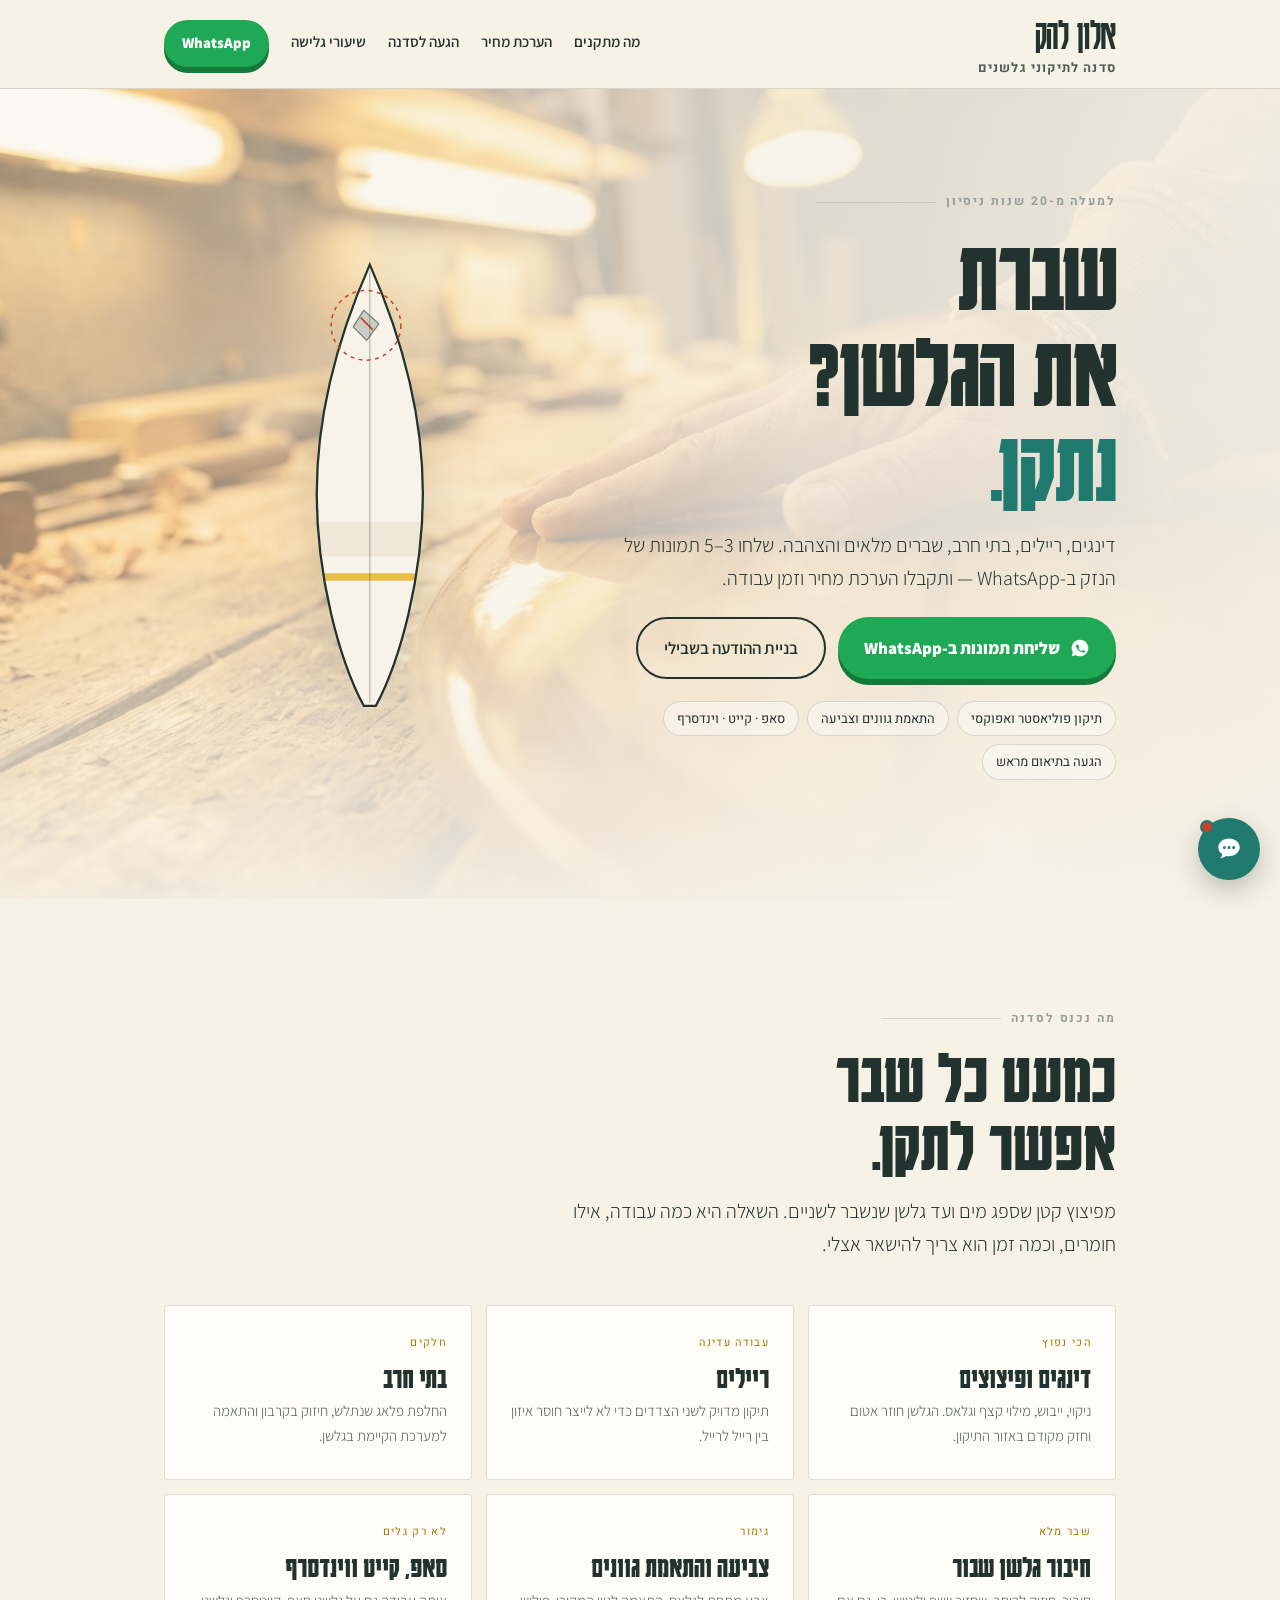
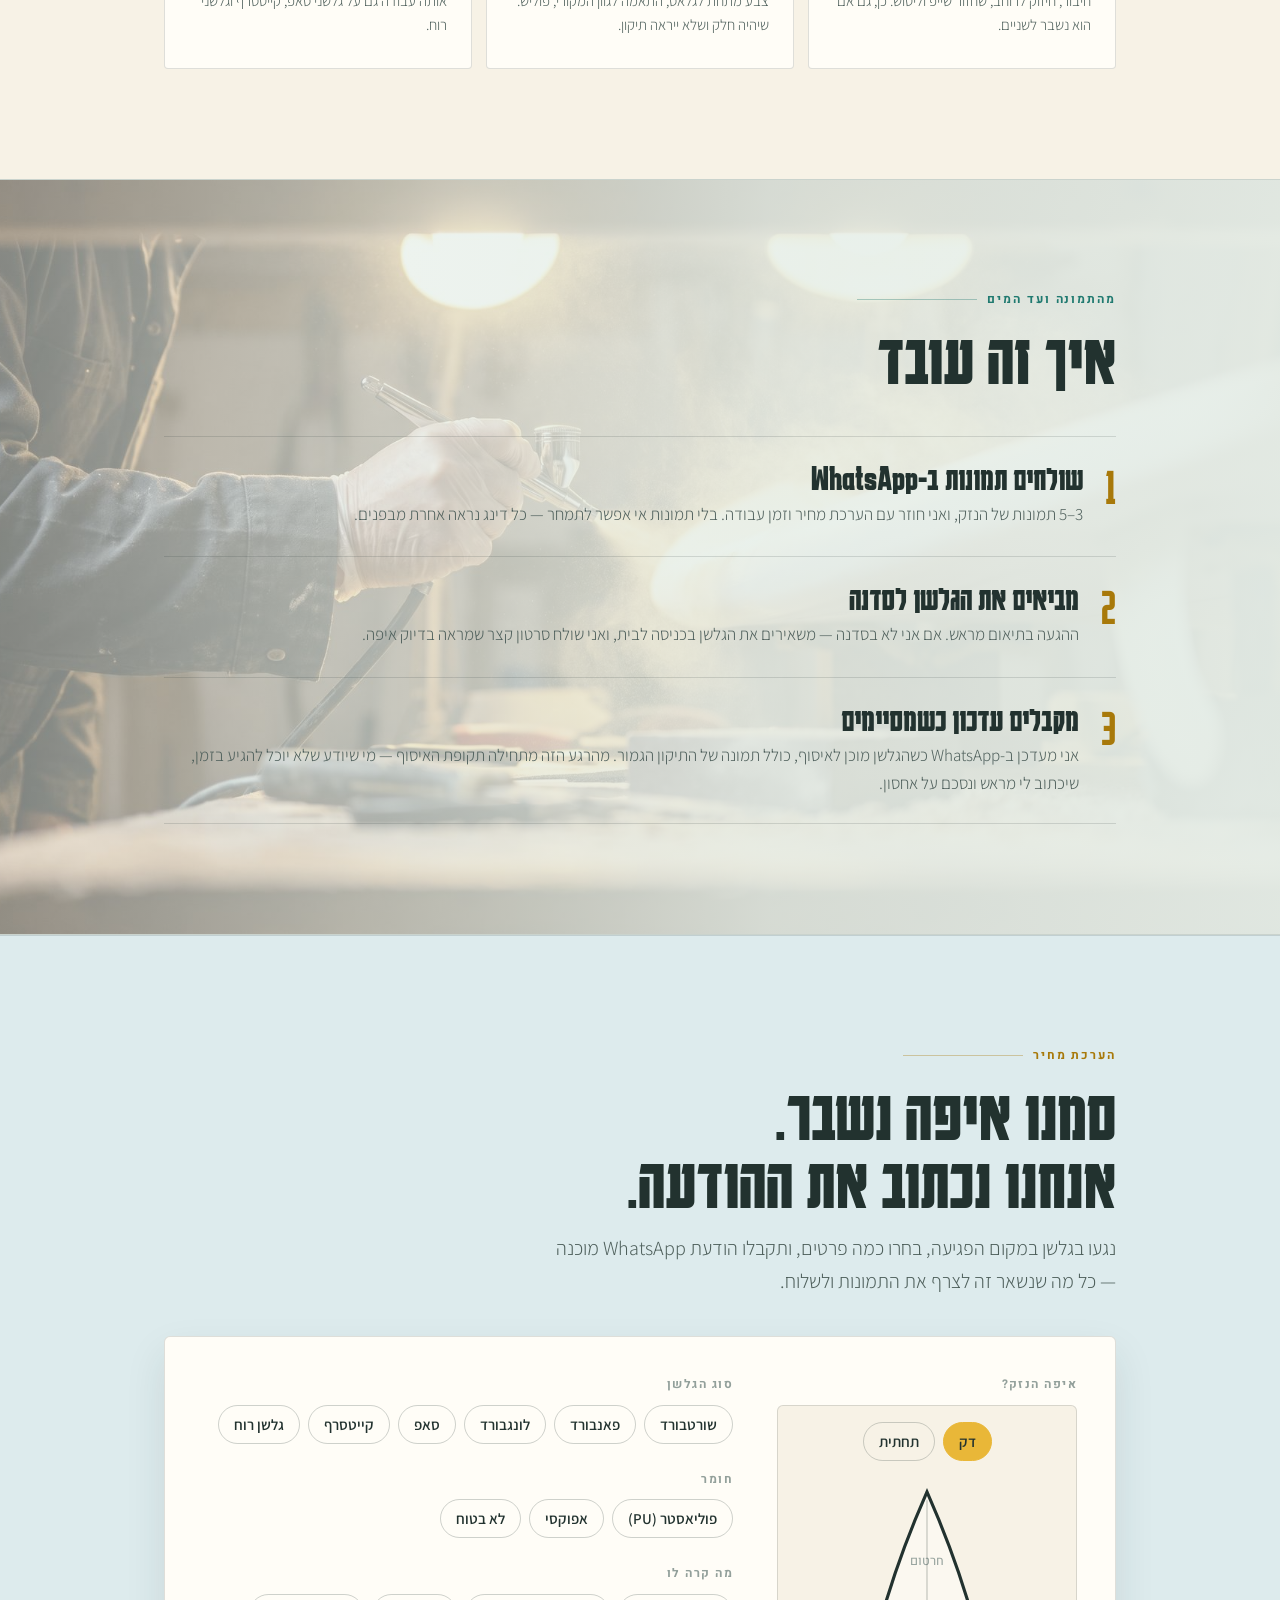
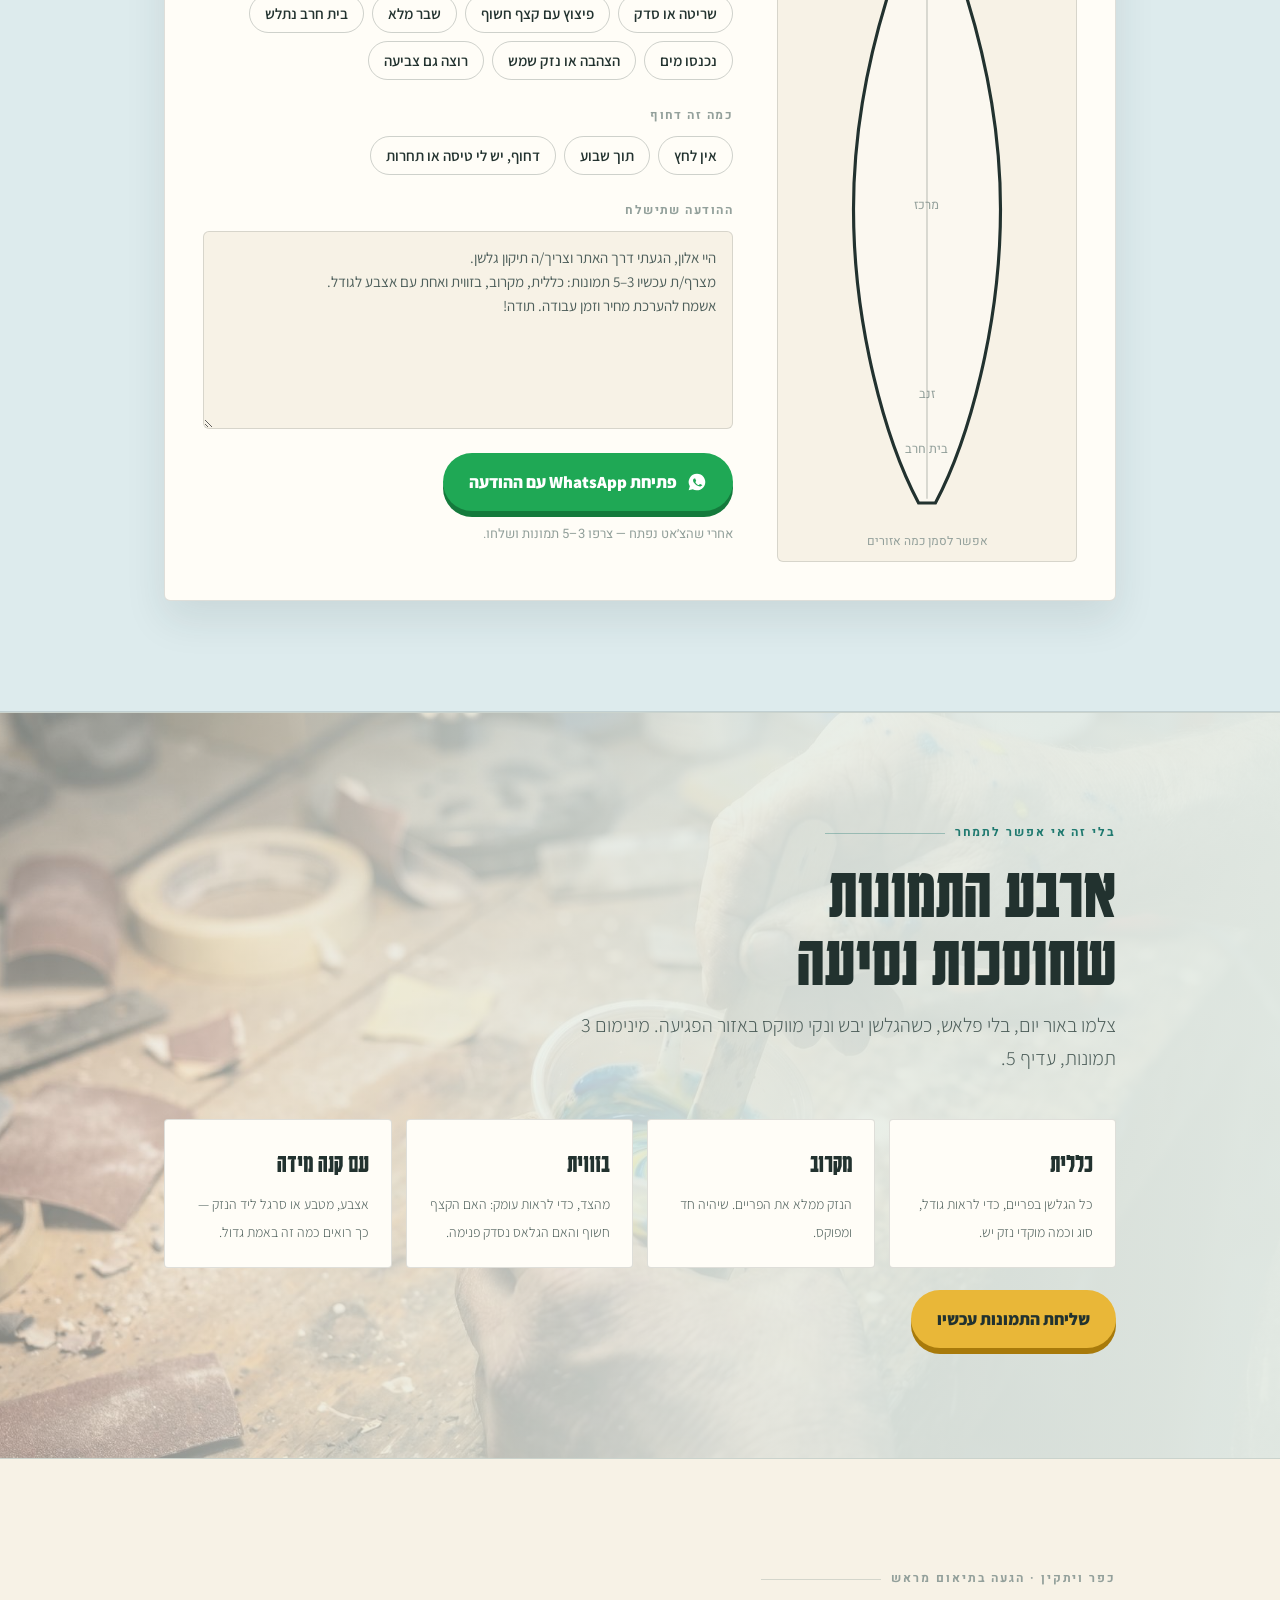
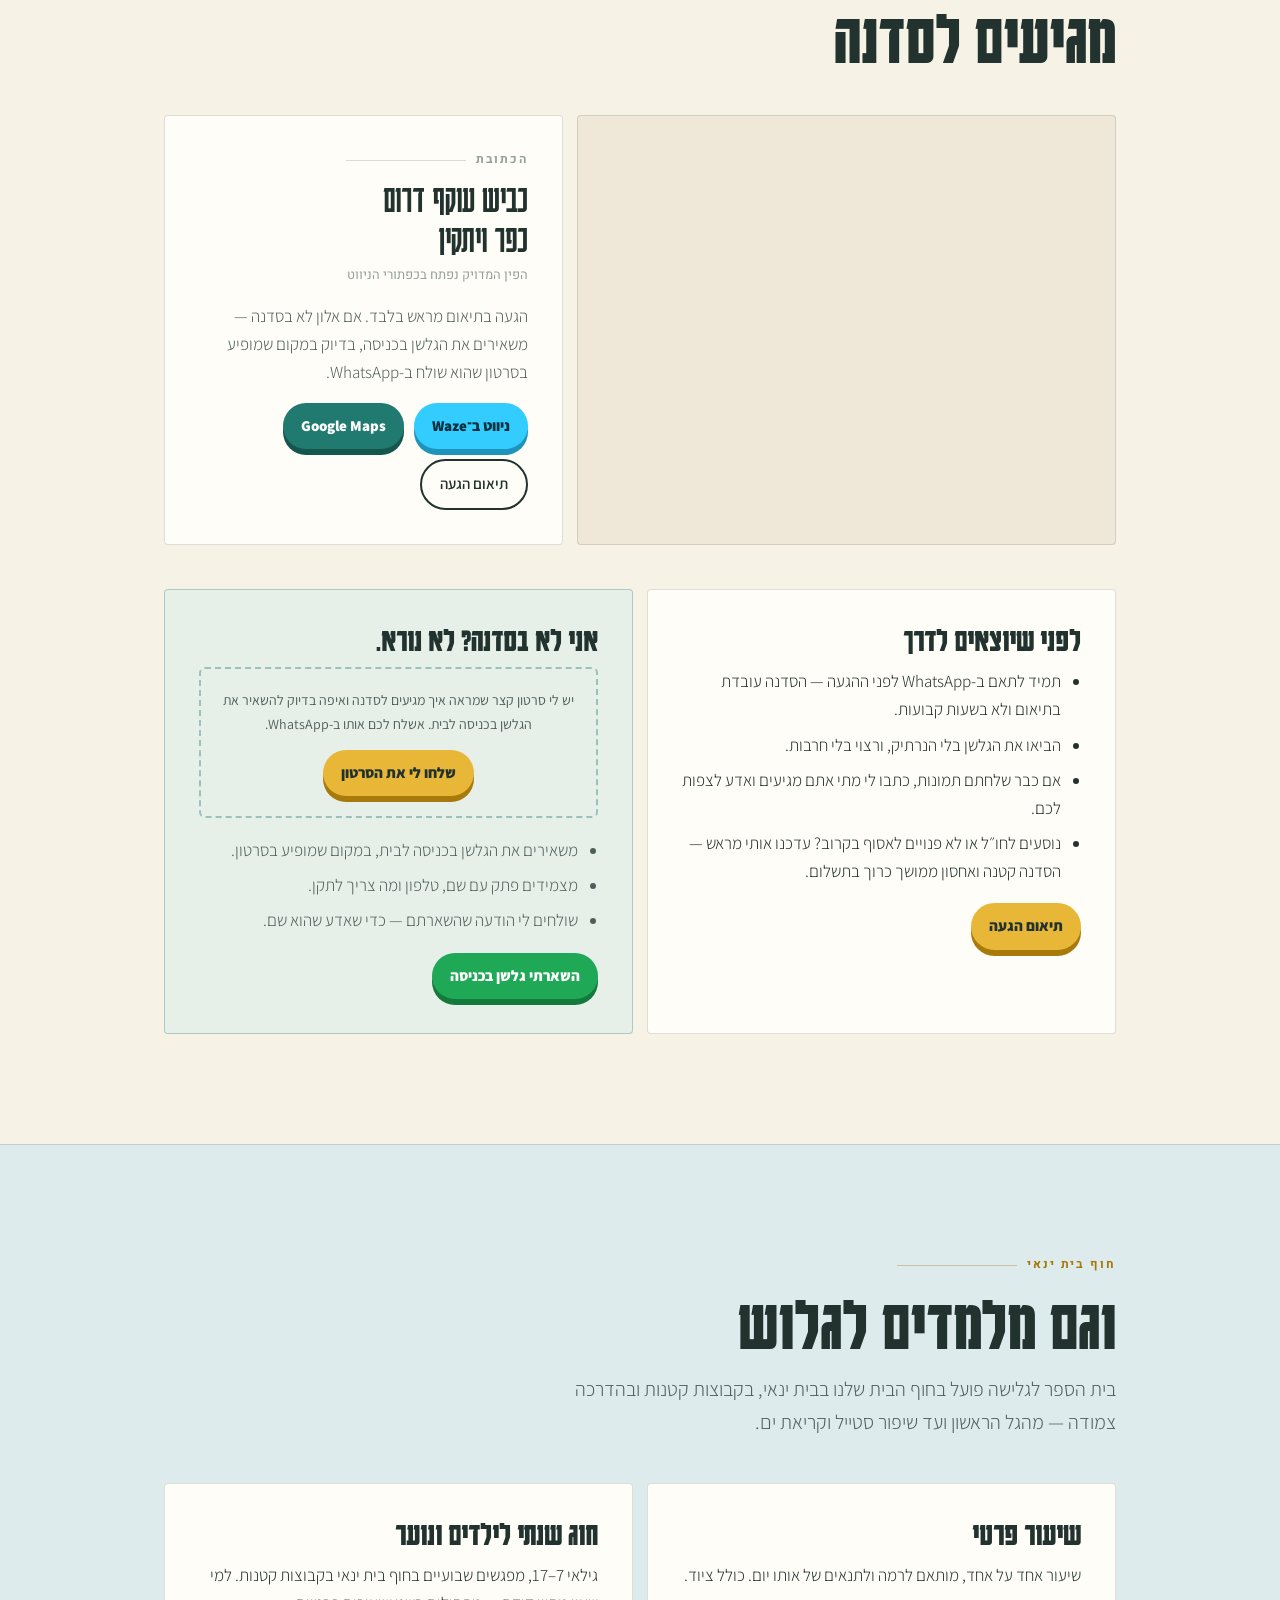
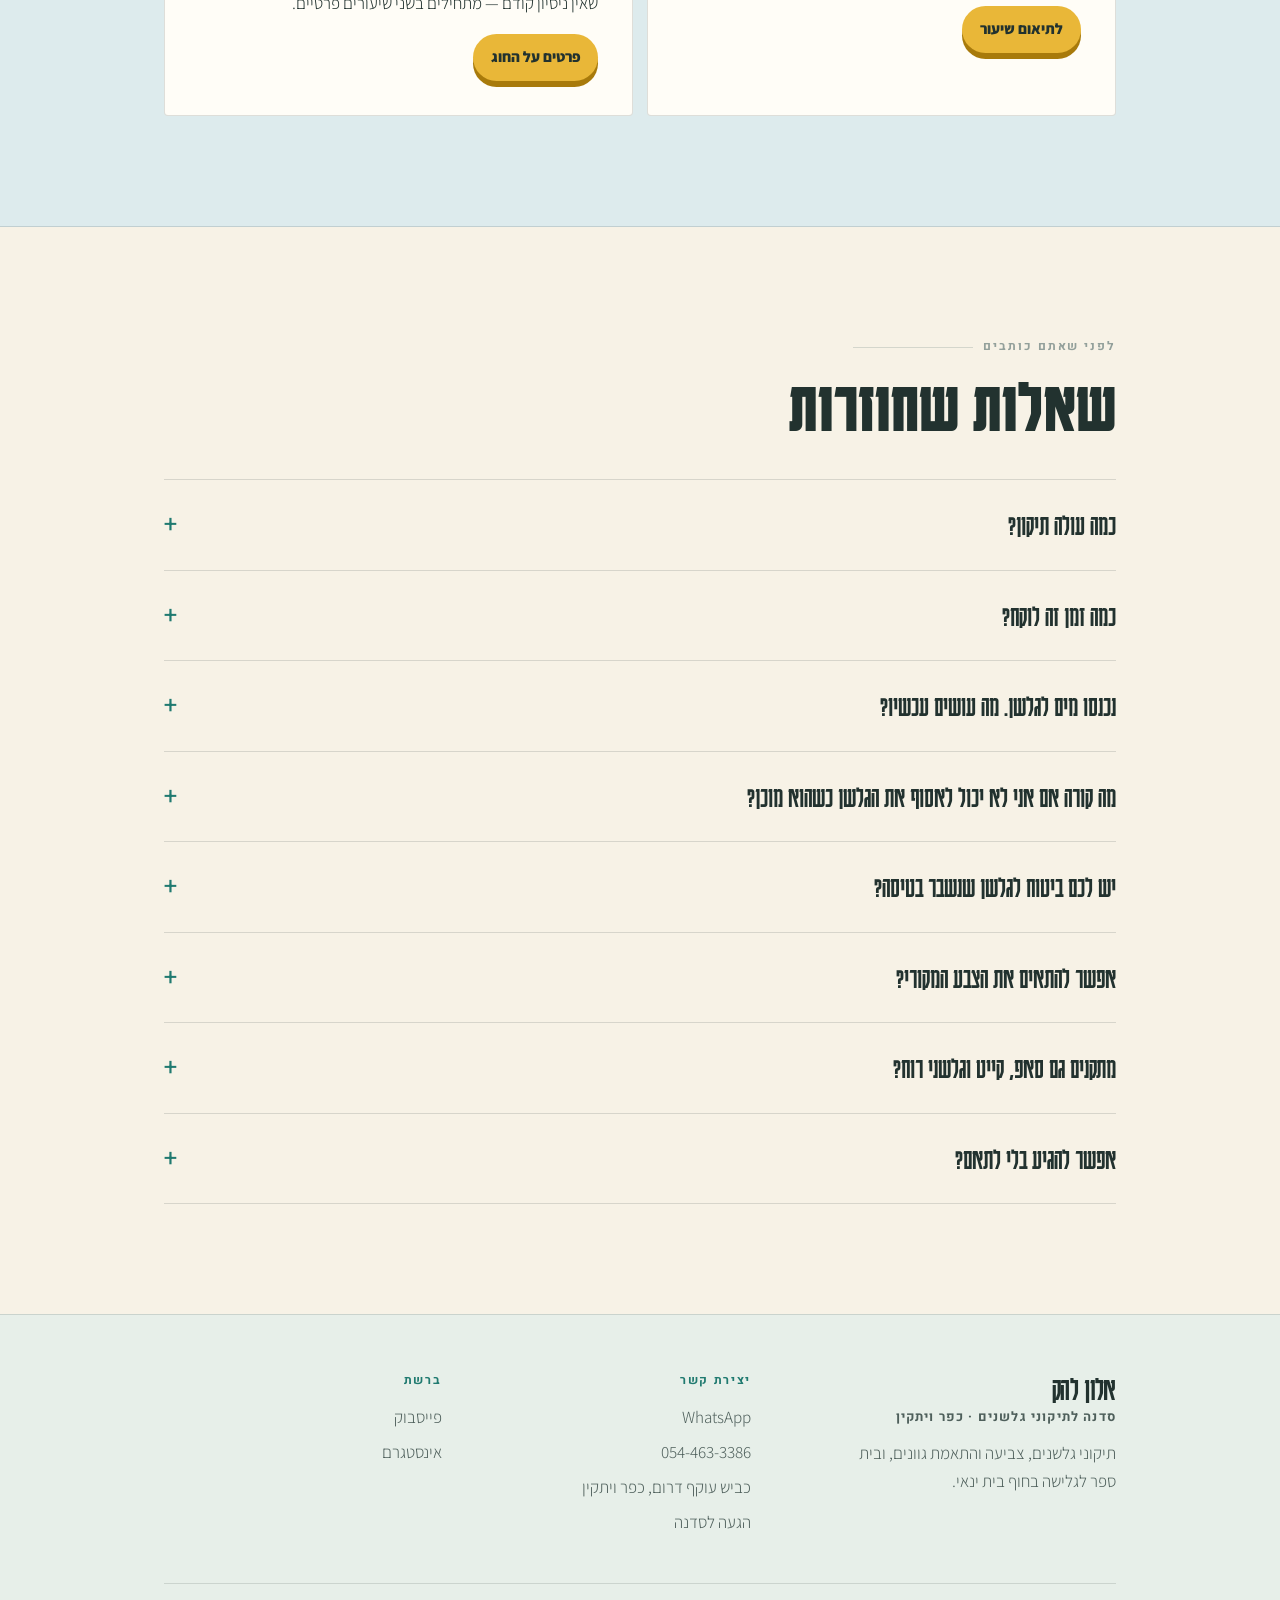
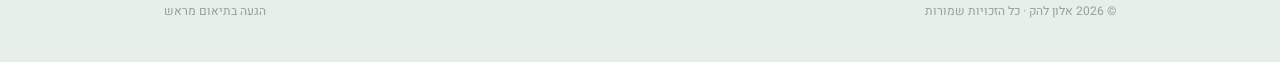
==== index1.html @ 6a5fb486 "Rename index.html to index1.html" ====
<!DOCTYPE html>
<html lang="he" dir="rtl">
<head>
<meta charset="utf-8">
<meta name="viewport" content="width=device-width, initial-scale=1">
<title>אלון להק · סדנה לתיקוני גלשנים | כפר ויתקין</title>
<meta name="description" content="סדנה לתיקוני גלשנים בכפר ויתקין. תיקוני דינגים, ריילים, בתי חרב, שברים וצביעה. שולחים 3–5 תמונות ב-WhatsApp ומקבלים הערכת מחיר. וגם שיעורי גלישה בחוף בית ינאי.">
<meta property="og:title" content="אלון להק · סדנה לתיקוני גלשנים">
<meta property="og:description" content="שברת את הגלשן? שלחו 3–5 תמונות ב-WhatsApp וקבלו הערכת מחיר.">
<meta property="og:locale" content="he_IL">
<link rel="preconnect" href="https://fonts.googleapis.com">
<link rel="preconnect" href="https://fonts.gstatic.com" crossorigin>
<link href="https://fonts.googleapis.com/css2?family=Karantina:wght@400;700&family=Assistant:wght@300;400;600;800&family=Heebo:wght@400;700&display=swap" rel="stylesheet">
<style>
/* ============================================================
   פלטה: שרף, קצף גולמי ונייר דבק
   ============================================================ */
:root{
  --foam:#F7F2E6;        /* חול יבש */
  --foam-2:#EFE8D8;
  --shell:#FFFDF7;       /* לבן קצף */
  --mist:#E7EFE9;        /* ירוק ים בהיר */
  --sky:#DDEBED;         /* תכלת רדוד */
  --ink:#22322F;         /* דיו ירקרק כהה */
  --ink-2:#4E5F5B;
  --tape:#E9B738;        /* נייר דבק */
  --tape-deep:#A8790A;   /* אוכרה לטקסט */
  --resin:#207A70;       /* שרף רטוב */
  --resin-2:#39A296;
  --rail:#93A09B;        /* אפור־חול משופשף */
  --alert:#C4432B;

  --f-display:"Karantina", "Arial Hebrew", sans-serif;
  --f-body:"Assistant", system-ui, sans-serif;
  --f-util:"Heebo", system-ui, sans-serif;

  --edge:1px solid rgba(34,50,47,.15);
  --pad:clamp(20px, 5vw, 64px);
  --maxw:1080px;
}

*{box-sizing:border-box}
html{scroll-behavior:smooth}
@media (prefers-reduced-motion:reduce){
  html{scroll-behavior:auto}
  *{animation:none !important;transition:none !important}
}
body{
  margin:0;background:var(--foam);color:var(--ink);
  font-family:var(--f-body);font-weight:400;font-size:17px;line-height:1.65;
  -webkit-font-smoothing:antialiased;
  overflow-x:hidden;
}
img,svg{max-width:100%;display:block}
a{color:inherit}
button{font-family:inherit}
:focus-visible{outline:3px solid var(--resin);outline-offset:3px;border-radius:2px}

.wrap{max-width:var(--maxw);margin:0 auto;padding-inline:var(--pad)}

h1,h2,h3{font-family:var(--f-display);font-weight:700;line-height:.92;margin:0;letter-spacing:0}
h2{font-size:clamp(42px,9vw,74px)}
h3{font-size:clamp(26px,4.4vw,34px)}
p{margin:0 0 1em}
.lead{font-size:clamp(17px,2.2vw,20px);font-weight:300;max-width:56ch}

.eyebrow{
  font-family:var(--f-util);font-size:12px;font-weight:700;
  letter-spacing:.16em;text-transform:uppercase;color:var(--rail);
  margin:0 0 14px;display:flex;align-items:center;gap:10px;
}
.eyebrow::after{content:"";flex:1;height:1px;background:currentColor;opacity:.35;max-width:120px}

section{padding-block:clamp(56px,9vw,110px);position:relative}
.band-dark{background:var(--mist);color:var(--ink);border-block:var(--edge)}
.band-dark .eyebrow{color:var(--resin)}
.band-resin{background:var(--sky);color:var(--ink);border-block:var(--edge)}
.band-resin .eyebrow{color:var(--tape-deep)}



/* ---------- פס עם תצלום רקע ---------- */
.photoband{position:relative;overflow:hidden}
.photoband::before{content:"";position:absolute;inset:0;z-index:0;
  background-position:center 55%;background-size:cover;background-repeat:no-repeat}
#how::before{background-image:url([data-uri])}
#photos::before{background-image:url([data-uri]);background-position:center 42%}
.photoband::after{content:"";position:absolute;inset:0;z-index:0;
  background:linear-gradient(to left,rgba(231,239,233,.96) 0%,rgba(231,239,233,.9) 40%,rgba(231,239,233,.7) 75%,rgba(231,239,233,.55) 100%)}
.photoband > .wrap{position:relative;z-index:1}
@media(max-width:860px){.photoband::after{background:linear-gradient(to bottom,rgba(231,239,233,.96) 0%,rgba(231,239,233,.88) 50%,rgba(231,239,233,.7) 100%)}}

/* ---------- כפתורים ---------- */
.btn{
  display:inline-flex;align-items:center;justify-content:center;gap:10px;
  padding:15px 26px;border:0;border-radius:999px;cursor:pointer;
  font-family:var(--f-body);font-weight:800;font-size:17px;text-decoration:none;
  transition:transform .15s ease, box-shadow .15s ease, background .15s ease;
}
.btn:hover{transform:translateY(-2px)}
.btn:active{transform:translateY(0)}
.btn-wa{background:#1FA855;color:#fff;box-shadow:0 6px 0 #147A3C}
.btn-wa:hover{box-shadow:0 8px 0 #147A3C}
.btn-tape{background:var(--tape);color:var(--ink);box-shadow:0 6px 0 #A87A0B}
.btn-tape:hover{box-shadow:0 8px 0 #A87A0B}
.btn-ghost{background:transparent;color:inherit;border:2px solid currentColor;font-weight:600}
.btn-sm{padding:11px 18px;font-size:15px}
.btn svg{width:20px;height:20px;flex:none;fill:currentColor}

/* ---------- באנר הגדרה (נעלם אחרי שמזינים מספר) ---------- */
#setup{display:none;background:var(--alert);color:#fff;font-family:var(--f-util);font-size:13px;padding:9px 16px;text-align:center}
#setup code{background:rgba(0,0,0,.25);padding:2px 6px;border-radius:4px}

/* ---------- כותרת עליונה ---------- */
header{
  position:sticky;top:0;z-index:40;background:rgba(247,242,230,.9);
  backdrop-filter:blur(8px);border-bottom:var(--edge);
}
.bar{display:flex;align-items:center;gap:16px;padding-block:12px}
.logo{font-family:var(--f-display);font-size:clamp(34px,4.2vw,44px);line-height:1;letter-spacing:-.01em;text-decoration:none;white-space:nowrap}
.logo span{color:var(--ink-2);font-size:13px;font-weight:700;font-family:var(--f-util);letter-spacing:.09em;line-height:1.2;display:block;margin-top:4px}
nav{margin-inline-start:auto;display:flex;gap:22px;align-items:center}
nav a{font-size:15px;font-weight:600;text-decoration:none;padding-block:4px;border-bottom:2px solid transparent}
nav a:hover{border-color:var(--tape)}
@media(max-width:760px){nav a:not(.btn){display:none}}

/* ---------- הירו ---------- */
.hero{padding-top:clamp(18px,3vw,36px);padding-bottom:clamp(28px,4vw,56px);overflow:hidden;
  min-height:calc(100vh - 90px);min-height:calc(100svh - 90px);display:flex;align-items:center}
.hero > .wrap{width:100%;position:relative;z-index:1}
.hero::before{content:"";position:absolute;inset:0;z-index:0;
  background:url([data-uri]) center 62%/cover no-repeat}
.hero::after{content:"";position:absolute;inset:0;z-index:0;
  background:linear-gradient(to left,rgba(247,242,230,.96) 0%,rgba(247,242,230,.88) 38%,rgba(247,242,230,.62) 68%,rgba(247,242,230,.42) 100%),
             linear-gradient(to top,rgba(247,242,230,.9) 0%,rgba(247,242,230,0) 45%)}
@media(max-width:860px){.hero::after{background:linear-gradient(to bottom,rgba(247,242,230,.94) 0%,rgba(247,242,230,.86) 55%,rgba(247,242,230,.5) 100%)}}

.hero-grid{display:grid;grid-template-columns:1.1fr .9fr;gap:clamp(24px,3vw,40px);align-items:center}
@media(max-width:860px){.hero-grid{grid-template-columns:1fr;gap:20px}.hero-art svg{height:min(38vh,320px)}}
.hero h1{font-size:clamp(56px,11vw,104px);letter-spacing:-.015em}
.hero h1 em{font-style:normal;color:var(--resin);display:block}
.hero .lead{margin-top:16px}
.hero-cta{display:flex;flex-wrap:wrap;gap:12px;margin-top:22px}
.hero-facts{display:flex;flex-wrap:wrap;gap:8px;margin-top:22px;font-family:var(--f-util);font-size:13px}
.hero-facts span{border:var(--edge);border-radius:999px;padding:6px 13px;background:rgba(255,255,255,.4)}
.hero-art{position:relative}
.hero-art svg{width:auto;height:min(56vh,470px);max-width:100%;margin:0 auto;filter:drop-shadow(0 16px 28px rgba(34,50,47,.14))}

/* ---------- כרטיסי שירות ---------- */
.services{display:grid;grid-template-columns:repeat(auto-fit,minmax(230px,1fr));gap:14px;margin-top:44px}
.svc{background:var(--shell);border:var(--edge);border-radius:4px;padding:28px 24px 30px}
.svc h3{font-size:30px;margin-bottom:8px}
.svc p{font-size:15px;font-weight:300;color:var(--ink-2);margin:0}
.svc .tag{font-family:var(--f-util);font-size:11px;letter-spacing:.12em;color:var(--tape-deep);display:block;margin-bottom:12px}

/* ---------- שלבים ---------- */
.steps{counter-reset:s;display:grid;gap:2px;margin-top:44px}
.step{display:grid;grid-template-columns:auto 1fr;gap:22px;align-items:start;padding:26px 0;border-top:var(--edge)}
.step:last-child{border-bottom:var(--edge)}
.step-n{font-family:var(--f-display);font-size:56px;line-height:.8;color:var(--tape-deep)}
.step h3{margin-bottom:6px}
.step p{margin:0;font-weight:300;color:var(--ink-2)}

/* ---------- אשף התיקון ---------- */
.tool{background:var(--shell);color:var(--ink);border:var(--edge);border-radius:6px;padding:clamp(22px,4vw,38px);margin-top:38px;box-shadow:0 18px 40px rgba(34,50,47,.10)}
.tool-grid{display:grid;grid-template-columns:300px 1fr;gap:clamp(24px,4vw,44px);align-items:start}
@media(max-width:820px){.tool-grid{grid-template-columns:1fr}}
.field{margin-bottom:26px}
.field > label, .field-label{display:block;font-family:var(--f-util);font-size:12px;font-weight:700;letter-spacing:.12em;text-transform:uppercase;color:var(--rail);margin-bottom:10px}
.chips{display:flex;flex-wrap:wrap;gap:8px}
.chip{
  border:1.5px solid rgba(34,50,47,.22);background:transparent;color:var(--ink);
  border-radius:999px;padding:9px 15px;font-size:15px;font-weight:600;cursor:pointer;
  transition:background .12s, border-color .12s, color .12s;
}
.chip:hover{border-color:var(--ink)}
.chip[aria-pressed="true"]{background:var(--resin);border-color:var(--resin);color:#fff}
.chip.tape[aria-pressed="true"]{background:var(--tape);border-color:var(--tape);color:var(--ink)}

.boardbox{background:var(--foam);border:var(--edge);border-radius:6px;padding:16px 10px 10px;text-align:center}
.boardbox svg{width:100%;max-width:210px;margin:0 auto}
.hot{cursor:pointer;fill:transparent;transition:fill .14s}
.hot:hover{fill:rgba(233,183,56,.32)}
.hot[data-on="1"]{fill:rgba(233,183,56,.9)}
.zlabel{font-family:var(--f-util);font-size:12px;fill:var(--rail);pointer-events:none;text-anchor:middle}
.hot[data-on="1"] + .zlabel{fill:var(--ink);font-weight:700}
.boardhint{font-family:var(--f-util);font-size:12px;color:var(--rail);margin:8px 0 0}

.shots{display:grid;grid-template-columns:repeat(auto-fit,minmax(150px,1fr));gap:14px;margin-top:44px}
.shot{padding:22px;background:var(--shell);border:var(--edge);border-radius:4px}
.shot b{display:block;font-family:var(--f-display);font-size:26px;font-weight:700;margin-bottom:4px}
.shot span{font-size:14px;font-weight:300;color:var(--ink-2)}
.band-dark .shot span{color:var(--ink-2)}

.preview{
  width:100%;min-height:150px;resize:vertical;background:var(--foam);
  border:var(--edge);border-radius:6px;padding:14px 16px;
  font-family:var(--f-body);font-size:15px;line-height:1.6;color:var(--ink-2);
}
.tool-actions{display:flex;flex-wrap:wrap;gap:12px;align-items:center;margin-top:16px}
.tool-note{font-family:var(--f-util);font-size:13px;color:var(--rail);margin:0}

/* ---------- הסדנה / הגעה ---------- */
.two{display:grid;grid-template-columns:1fr 1fr;gap:14px;margin-top:44px}
@media(max-width:820px){.two{grid-template-columns:1fr}}
.panel{background:var(--shell);border:var(--edge);border-radius:4px;padding:clamp(22px,3.4vw,34px)}
.panel.dark{background:var(--mist);color:var(--ink);border-color:rgba(32,122,112,.3)}
.panel h3{margin-bottom:12px}
.panel ul{margin:0 0 18px;padding-inline-start:20px}
.panel li{margin-bottom:7px;font-weight:300}
.panel.dark li{color:var(--ink-2)}
.videobox{border:2px dashed rgba(32,122,112,.38);border-radius:6px;padding:20px;text-align:center;margin-bottom:18px}
.videobox video{border-radius:4px;width:100%}
.videobox p{font-size:14px;color:var(--ink-2);margin:0 0 14px}

/* ---------- מפת הגעה ---------- */
.maparea{margin-top:44px;display:grid;grid-template-columns:1.35fr 1fr;gap:14px}
@media(max-width:820px){.maparea{grid-template-columns:1fr}}
.mapframe{border:var(--edge);border-radius:4px;overflow:hidden;background:var(--foam-2);min-height:330px}
.mapframe iframe{width:100%;height:100%;min-height:330px;border:0;display:block}
.addr{background:var(--shell);border:var(--edge);border-radius:4px;padding:clamp(22px,3.4vw,34px);display:flex;flex-direction:column}
.addr .street{font-family:var(--f-display);font-size:clamp(30px,4.4vw,40px);line-height:1;margin:0 0 6px}
.addr .sub{font-family:var(--f-util);font-size:13px;color:var(--rail);margin:0 0 16px}
.navs{display:flex;flex-wrap:wrap;gap:10px;margin-top:auto}
.btn-waze{background:#33CCFF;color:#06303F;box-shadow:0 6px 0 #1E93BC}
.btn-maps{background:var(--resin);color:#fff;box-shadow:0 6px 0 #14554E}

/* ---------- שאלות נפוצות ---------- */
.faq{margin-top:40px;border-top:var(--edge)}
details{border-bottom:var(--edge)}
summary{
  cursor:pointer;list-style:none;padding:20px 0;font-family:var(--f-display);
  font-size:clamp(24px,3.6vw,30px);display:flex;justify-content:space-between;gap:16px;align-items:center;
}
summary::-webkit-details-marker{display:none}
summary::after{content:"+";font-family:var(--f-util);font-size:24px;color:var(--resin);flex:none}
details[open] summary::after{content:"–"}
details p{padding-bottom:20px;margin:0;font-weight:300;max-width:64ch}

/* ---------- פוטר ---------- */
footer{background:var(--mist);color:var(--ink);border-top:var(--edge);padding-block:56px 40px}
.foot{display:grid;grid-template-columns:1.2fr 1fr 1fr;gap:32px}
@media(max-width:760px){.foot{grid-template-columns:1fr;gap:26px}}
.foot h4{font-family:var(--f-util);font-size:12px;letter-spacing:.14em;text-transform:uppercase;color:var(--resin);margin:0 0 12px}
.foot a{display:block;text-decoration:none;margin-bottom:7px;font-weight:300;color:var(--ink-2)}
.foot a:hover{color:var(--resin)}
.credit{margin-top:40px;padding-top:18px;border-top:1px solid rgba(34,50,47,.14);font-family:var(--f-util);font-size:12px;color:var(--rail);display:flex;justify-content:space-between;flex-wrap:wrap;gap:10px}

/* ---------- בוט צף ---------- */
.fab{
  position:fixed;inset-inline-start:20px;bottom:20px;z-index:60;
  width:62px;height:62px;border-radius:50%;border:0;cursor:pointer;
  background:var(--resin);color:#fff;box-shadow:0 10px 26px rgba(34,50,47,.26);
  display:grid;place-items:center;transition:transform .18s;
}
.fab:hover{transform:scale(1.06)}
.fab svg{width:28px;height:28px;fill:currentColor}
.fab .dot{position:absolute;top:2px;inset-inline-end:2px;width:14px;height:14px;border-radius:50%;background:var(--alert);border:2px solid var(--resin)}

.botwin{
  position:fixed;inset-inline-start:20px;bottom:94px;z-index:61;width:min(370px,calc(100vw - 40px));
  max-height:min(620px,calc(100vh - 130px));background:var(--shell);border:var(--edge);border-radius:14px;
  box-shadow:0 22px 50px rgba(34,50,47,.22);display:none;flex-direction:column;overflow:hidden;
}
.botwin.open{display:flex}
.bot-head{background:var(--resin);color:#fff;padding:14px 16px;display:flex;align-items:center;gap:12px}
.bot-head .av{width:40px;height:40px;border-radius:50%;background:var(--tape);display:grid;place-items:center;font-family:var(--f-display);font-size:24px;color:var(--ink);flex:none}
.bot-head b{display:block;font-size:16px;line-height:1.2}
.bot-head small{font-size:12px;opacity:.7;font-family:var(--f-util)}
.bot-head button{margin-inline-start:auto;background:none;border:0;color:inherit;font-size:26px;line-height:1;cursor:pointer;opacity:.7}
.bot-head button:hover{opacity:1}
.bot-body{flex:1;overflow-y:auto;padding:16px;display:flex;flex-direction:column;gap:10px;background:var(--foam)}
.msg{max-width:88%;padding:11px 14px;border-radius:14px;font-size:15px;line-height:1.55;white-space:pre-line}
.msg.bot{background:#fff;border:var(--edge);border-start-start-radius:4px;align-self:flex-start}
.msg.me{background:var(--resin);color:#fff;border-start-end-radius:4px;align-self:flex-end}
.bot-quick{padding:10px 12px 14px;border-top:var(--edge);display:flex;flex-wrap:wrap;gap:7px;background:var(--shell)}
.qr{border:1.5px solid var(--resin);color:var(--resin);background:transparent;border-radius:999px;padding:7px 13px;font-size:14px;font-weight:600;cursor:pointer}
.qr:hover{background:var(--resin);color:#fff}
.qr.go{background:#1FA855;border-color:#1FA855;color:#fff}
</style>
</head>
<body>

<div id="setup">חסר מספר WhatsApp — עדכנו את <code>CONFIG.phone</code> בקובץ (בפורמט 9725XXXXXXXX) כדי להפעיל את כל הכפתורים.</div>

<header>
  <div class="wrap bar">
    <a class="logo" href="#top">אלון להק<span>סדנה לתיקוני גלשנים</span></a>
    <nav>
      <a href="#services">מה מתקנים</a>
      <a href="#quote">הערכת מחיר</a>
      <a href="#workshop">הגעה לסדנה</a>
      <a href="#lessons">שיעורי גלישה</a>
      <a class="btn btn-wa btn-sm" data-wa="general">WhatsApp</a>
    </nav>
  </div>
</header>

<!-- ================= הירו ================= -->
<section class="hero" id="top">

  <div class="wrap hero-grid">
    <div>
      <p class="eyebrow">למעלה מ-20 שנות ניסיון</p>
      <h1>שברת<br>את הגלשן?<em>נתקן.</em></h1>
      <p class="lead">דינגים, ריילים, בתי חרב, שברים מלאים והצהבה. שלחו 3–5 תמונות של הנזק ב-WhatsApp — ותקבלו הערכת מחיר וזמן עבודה.</p>
      <div class="hero-cta">
        <a class="btn btn-wa" data-wa="general">
          <svg viewBox="0 0 24 24"><path d="M12 2a10 10 0 0 0-8.6 15.1L2 22l5-1.3A10 10 0 1 0 12 2zm5.5 14.1c-.2.6-1.2 1.2-1.7 1.2-.5.1-1 .1-1.6-.1-.4-.1-.9-.3-1.5-.6-2.6-1.1-4.3-3.7-4.4-3.9-.1-.2-1-1.4-1-2.6s.6-1.8.9-2.1c.2-.2.5-.3.7-.3h.5c.2 0 .4 0 .6.5s.8 2 .9 2.1c.1.2.1.3 0 .5s-.2.4-.3.5l-.4.5c-.1.2-.3.3-.1.6s.7 1.2 1.5 1.9c1 .9 1.9 1.2 2.2 1.3.2.1.4.1.6-.1l.8-.9c.2-.2.4-.2.6-.1l1.9.9c.2.1.4.2.4.3.1.2.1.7-.1 1.4z"/></svg>
          שליחת תמונות ב-WhatsApp
        </a>
        <a class="btn btn-ghost" href="#quote">בניית ההודעה בשבילי</a>
      </div>
      <div class="hero-facts">
        <span>תיקון פוליאסטר ואפוקסי</span><span>התאמת גוונים וצביעה</span><span>סאפ · קייט · וינדסרף</span><span>הגעה בתיאום מראש</span>
      </div>
    </div>
    <div class="hero-art" aria-hidden="true">
      <!-- גלשן עם דינג בחרטום -->
      <svg viewBox="0 0 200 620" xmlns="http://www.w3.org/2000/svg">
        <defs>
          <clipPath id="clipHero"><path d="M100,18 C55,120 30,220 30,320 C30,430 60,540 92,600 L108,600 C140,540 170,430 170,320 C170,220 145,120 100,18 Z"/></clipPath>
        </defs>
        <g clip-path="url(#clipHero)">
          <rect x="0" y="0" width="200" height="620" fill="#F7F3E9"/>
          <rect x="0" y="0" width="200" height="620" fill="none"/>
          <path d="M0 380 H200" stroke="#EFE8D8" stroke-width="46"/>
          <path d="M0 430 H200" stroke="#E9B738" stroke-width="10" opacity=".9"/>
          <!-- שבר בחרטום -->
          <g>
            <path d="M92 78 L112 96 L96 118 L78 100 Z" fill="#93A09B" opacity=".45"/>
            <path d="M92 78 L112 96 M78 100 L96 118 M92 78 L78 100 M112 96 L96 118" stroke="#22322F" stroke-width="1.6" opacity=".55"/>
            <path d="M88 88 L104 104" stroke="#C4432B" stroke-width="2.4"/>
          </g>
        </g>
        <path d="M100,18 C55,120 30,220 30,320 C30,430 60,540 92,600 L108,600 C140,540 170,430 170,320 C170,220 145,120 100,18 Z" fill="none" stroke="#22322F" stroke-width="3"/>
        <path d="M100 26 L100 596" stroke="#22322F" stroke-width="1.4" opacity=".35"/>
        <circle cx="95" cy="98" r="46" fill="none" stroke="#C4432B" stroke-width="2" stroke-dasharray="5 6"/>
      </svg>
    </div>
  </div>
</section>

<!-- ================= שירותים ================= -->
<section id="services">
  <div class="wrap">
    <p class="eyebrow">מה נכנס לסדנה</p>
    <h2>כמעט כל שבר<br>אפשר לתקן.</h2>
    <p class="lead" style="margin-top:16px">מפיצוץ קטן שספג מים ועד גלשן שנשבר לשניים. השאלה היא כמה עבודה, אילו חומרים, וכמה זמן הוא צריך להישאר אצלי.</p>
    <div class="services">
      <article class="svc"><span class="tag">הכי נפוץ</span><h3>דינגים ופיצוצים</h3><p>ניקוי, ייבוש, מילוי קצף וגלאס. הגלשן חוזר אטום וחזק מקודם באזור התיקון.</p></article>
      <article class="svc"><span class="tag">עבודה עדינה</span><h3>ריילים</h3><p>תיקון מדויק לשני הצדדים כדי לא לייצר חוסר איזון בין רייל לרייל.</p></article>
      <article class="svc"><span class="tag">חלקים</span><h3>בתי חרב</h3><p>החלפת פלאג שנתלש, חיזוק בקרבון והתאמה למערכת הקיימת בגלשן.</p></article>
      <article class="svc"><span class="tag">שבר מלא</span><h3>חיבור גלשן שבור</h3><p>חיבור, חיזוק לרוחב, שחזור שייפ וליטוש. כן, גם אם הוא נשבר לשניים.</p></article>
      <article class="svc"><span class="tag">גימור</span><h3>צביעה והתאמת גוונים</h3><p>צבע מתחת לגלאס, התאמה לגוון המקורי, פוליש. שיהיה חלק ושלא ייראה תיקון.</p></article>
      <article class="svc"><span class="tag">לא רק גלים</span><h3>סאפ, קייט ווינדסרף</h3><p>אותה עבודה גם על גלשני סאפ, קייטסרף וגלשני רוח.</p></article>
    </div>
  </div>
</section>

<!-- ================= איך זה עובד ================= -->
<section class="band-dark photoband" id="how">
  <div class="wrap">
    <p class="eyebrow">מהתמונה ועד המים</p>
    <h2>איך זה עובד</h2>
    <div class="steps">
      <div class="step"><div class="step-n">1</div><div><h3>שולחים תמונות ב-WhatsApp</h3><p>3–5 תמונות של הנזק, ואני חוזר עם הערכת מחיר וזמן עבודה. בלי תמונות אי אפשר לתמחר — כל דינג נראה אחרת מבפנים.</p></div></div>
      <div class="step"><div class="step-n">2</div><div><h3>מביאים את הגלשן לסדנה</h3><p>ההגעה בתיאום מראש. אם אני לא בסדנה — משאירים את הגלשן בכניסה לבית, ואני שולח סרטון קצר שמראה בדיוק איפה.</p></div></div>
      <div class="step"><div class="step-n">3</div><div><h3>מקבלים עדכון כשמסיימים</h3><p>אני מעדכן ב-WhatsApp כשהגלשן מוכן לאיסוף, כולל תמונה של התיקון הגמור. מהרגע הזה מתחילה תקופת האיסוף — מי שיודע שלא יוכל להגיע בזמן, שיכתוב לי מראש ונסכם על אחסון.</p></div></div>
    </div>
  </div>
</section>

<!-- ================= אשף הערכת מחיר ================= -->
<section class="band-resin" id="quote">
  <div class="wrap">
    <p class="eyebrow">הערכת מחיר</p>
    <h2>סמנו איפה נשבר.<br>אנחנו נכתוב את ההודעה.</h2>
    <p class="lead" style="margin-top:16px;color:var(--ink-2)">נגעו בגלשן במקום הפגיעה, בחרו כמה פרטים, ותקבלו הודעת WhatsApp מוכנה — כל מה שנשאר זה לצרף את התמונות ולשלוח.</p>

    <div class="tool">
      <div class="tool-grid">
        <div>
          <span class="field-label">איפה הנזק?</span>
          <div class="boardbox">
            <div class="chips" style="justify-content:center;margin-bottom:12px">
              <button class="chip tape" data-side="דק (צד עליון)" aria-pressed="true">דק</button>
              <button class="chip tape" data-side="תחתית" aria-pressed="false">תחתית</button>
            </div>
            <svg viewBox="0 0 200 620" role="group" aria-label="מפת גלשן — בחירת אזור הנזק">
              <defs>
                <clipPath id="clipPick"><path d="M100,18 C55,120 30,220 30,320 C30,430 60,540 92,600 L108,600 C140,540 170,430 170,320 C170,220 145,120 100,18 Z"/></clipPath>
              </defs>
              <path d="M100,18 C55,120 30,220 30,320 C30,430 60,540 92,600 L108,600 C140,540 170,430 170,320 C170,220 145,120 100,18 Z" fill="#FBF8F0"/>
              <g clip-path="url(#clipPick)">
                <rect class="hot" data-zone="חרטום" x="0" y="0" width="200" height="165" tabindex="0" role="button" aria-label="חרטום"/>
                <text class="zlabel" x="100" y="88">חרטום</text>
                <rect class="hot" data-zone="רייל ימין" x="0" y="165" width="42" height="300" tabindex="0" role="button" aria-label="רייל ימין"/>
                <text class="zlabel" x="20" y="320" transform="rotate(-90 20 320)">רייל</text>
                <rect class="hot" data-zone="רייל שמאל" x="158" y="165" width="42" height="300" tabindex="0" role="button" aria-label="רייל שמאל"/>
                <text class="zlabel" x="180" y="320" transform="rotate(-90 180 320)">רייל</text>
                <rect class="hot" data-zone="מרכז הגלשן" x="42" y="165" width="116" height="300" tabindex="0" role="button" aria-label="מרכז הגלשן"/>
                <text class="zlabel" x="100" y="320">מרכז</text>
                <rect class="hot" data-zone="זנב" x="0" y="465" width="200" height="155" tabindex="0" role="button" aria-label="זנב"/>
                <text class="zlabel" x="100" y="500">זנב</text>
                <circle class="hot" data-zone="בית חרב" cx="100" cy="548" r="32" tabindex="0" role="button" aria-label="בית חרב"/>
                <text class="zlabel" x="100" y="552">בית חרב</text>
              </g>
              <path d="M100,18 C55,120 30,220 30,320 C30,430 60,540 92,600 L108,600 C140,540 170,430 170,320 C170,220 145,120 100,18 Z" fill="none" stroke="#22322F" stroke-width="3" pointer-events="none"/>
              <path d="M100 26 L100 596" stroke="#22322F" stroke-width="1.2" opacity=".25" pointer-events="none"/>
            </svg>
            <p class="boardhint">אפשר לסמן כמה אזורים</p>
          </div>
        </div>

        <div>
          <div class="field">
            <span class="field-label">סוג הגלשן</span>
            <div class="chips" data-single="board">
              <button class="chip" aria-pressed="false">שורטבורד</button>
              <button class="chip" aria-pressed="false">פאנבורד</button>
              <button class="chip" aria-pressed="false">לונגבורד</button>
              <button class="chip" aria-pressed="false">סאפ</button>
              <button class="chip" aria-pressed="false">קייטסרף</button>
              <button class="chip" aria-pressed="false">גלשן רוח</button>
            </div>
          </div>
          <div class="field">
            <span class="field-label">חומר</span>
            <div class="chips" data-single="material">
              <button class="chip" aria-pressed="false">פוליאסטר (PU)</button>
              <button class="chip" aria-pressed="false">אפוקסי</button>
              <button class="chip" aria-pressed="false">לא בטוח</button>
            </div>
          </div>
          <div class="field">
            <span class="field-label">מה קרה לו</span>
            <div class="chips" data-multi="damage">
              <button class="chip" aria-pressed="false">שריטה או סדק</button>
              <button class="chip" aria-pressed="false">פיצוץ עם קצף חשוף</button>
              <button class="chip" aria-pressed="false">שבר מלא</button>
              <button class="chip" aria-pressed="false">בית חרב נתלש</button>
              <button class="chip" aria-pressed="false">נכנסו מים</button>
              <button class="chip" aria-pressed="false">הצהבה או נזק שמש</button>
              <button class="chip" aria-pressed="false">רוצה גם צביעה</button>
            </div>
          </div>
          <div class="field">
            <span class="field-label">כמה זה דחוף</span>
            <div class="chips" data-single="urgency">
              <button class="chip" aria-pressed="false">אין לחץ</button>
              <button class="chip" aria-pressed="false">תוך שבוע</button>
              <button class="chip" aria-pressed="false">דחוף, יש לי טיסה או תחרות</button>
            </div>
          </div>
          <div class="field" style="margin-bottom:12px">
            <label class="field-label" for="prev">ההודעה שתישלח</label>
            <textarea id="prev" class="preview" rows="7" aria-live="polite"></textarea>
          </div>
          <div class="tool-actions">
            <a class="btn btn-wa" id="send">
              <svg viewBox="0 0 24 24"><path d="M12 2a10 10 0 0 0-8.6 15.1L2 22l5-1.3A10 10 0 1 0 12 2zm5.5 14.1c-.2.6-1.2 1.2-1.7 1.2-.5.1-1 .1-1.6-.1-.4-.1-.9-.3-1.5-.6-2.6-1.1-4.3-3.7-4.4-3.9-.1-.2-1-1.4-1-2.6s.6-1.8.9-2.1c.2-.2.5-.3.7-.3h.5c.2 0 .4 0 .6.5s.8 2 .9 2.1c.1.2.1.3 0 .5s-.2.4-.3.5l-.4.5c-.1.2-.3.3-.1.6s.7 1.2 1.5 1.9c1 .9 1.9 1.2 2.2 1.3.2.1.4.1.6-.1l.8-.9c.2-.2.4-.2.6-.1l1.9.9c.2.1.4.2.4.3.1.2.1.7-.1 1.4z"/></svg>
              פתיחת WhatsApp עם ההודעה
            </a>
            <p class="tool-note">אחרי שהצ׳אט נפתח — צרפו 3–5 תמונות ושלחו.</p>
          </div>
        </div>
      </div>
    </div>
  </div>
</section>

<!-- ================= איך לצלם ================= -->
<section class="band-dark photoband" id="photos">
  <div class="wrap">
    <p class="eyebrow">בלי זה אי אפשר לתמחר</p>
    <h2>ארבע התמונות<br>שחוסכות נסיעה</h2>
    <p class="lead" style="margin-top:16px;color:var(--ink-2)">צלמו באור יום, בלי פלאש, כשהגלשן יבש ונקי מווקס באזור הפגיעה. מינימום 3 תמונות, עדיף 5.</p>
    <div class="shots">
      <div class="shot"><b>כללית</b><span>כל הגלשן בפריים, כדי לראות גודל, סוג וכמה מוקדי נזק יש.</span></div>
      <div class="shot"><b>מקרוב</b><span>הנזק ממלא את הפריים. שיהיה חד ומפוקס.</span></div>
      <div class="shot"><b>בזווית</b><span>מהצד, כדי לראות עומק: האם הקצף חשוף והאם הגלאס נסדק פנימה.</span></div>
      <div class="shot"><b>עם קנה מידה</b><span>אצבע, מטבע או סרגל ליד הנזק — כך רואים כמה זה באמת גדול.</span></div>
    </div>
    <div class="hero-cta">
      <a class="btn btn-tape" data-wa="photos">שליחת התמונות עכשיו</a>
    </div>
  </div>
</section>

<!-- ================= הסדנה ================= -->
<section id="workshop">
  <div class="wrap">
    <p class="eyebrow">כפר ויתקין · הגעה בתיאום מראש</p>
    <h2>מגיעים לסדנה</h2>

    <div class="maparea">
      <div class="mapframe">
        <iframe title="מפת הגעה לסדנה בכפר ויתקין" loading="lazy" allowfullscreen referrerpolicy="no-referrer-when-downgrade"
                src="https://www.google.com/maps?q=32.37746,34.878309&amp;hl=he&amp;z=17&amp;output=embed"></iframe>
      </div>
      <div class="addr">
        <p class="eyebrow" style="margin-bottom:8px">הכתובת</p>
        <p class="street">כביש עוקף דרום<br>כפר ויתקין</p>
        <p class="sub">הפין המדויק נפתח בכפתורי הניווט</p>
        <p style="font-weight:300;color:var(--ink-2)">הגעה בתיאום מראש בלבד. אם אלון לא בסדנה — משאירים את הגלשן בכניסה, בדיוק במקום שמופיע בסרטון שהוא שולח ב-WhatsApp.</p>
        <div class="navs">
          <a class="btn btn-waze btn-sm" href="https://waze.com/ul/hsvbb1wjs7" target="_blank" rel="noopener">ניווט ב־Waze</a>
          <a class="btn btn-maps btn-sm" href="https://maps.app.goo.gl/7fCY8iCD42zbD3Uk7" target="_blank" rel="noopener">Google Maps</a>
          <a class="btn btn-ghost btn-sm" data-wa="coming">תיאום הגעה</a>
        </div>
      </div>
    </div>

    <div class="two">
      <div class="panel">
        <h3>לפני שיוצאים לדרך</h3>
        <ul>
          <li>תמיד לתאם ב-WhatsApp לפני ההגעה — הסדנה עובדת בתיאום ולא בשעות קבועות.</li>
          <li>הביאו את הגלשן בלי הנרתיק, ורצוי בלי חרבות.</li>
          <li>אם כבר שלחתם תמונות, כתבו לי מתי אתם מגיעים ואדע לצפות לכם.</li>
          <li>נוסעים לחו״ל או לא פנויים לאסוף בקרוב? עדכנו אותי מראש — הסדנה קטנה ואחסון ממושך כרוך בתשלום.</li>
        </ul>
        <a class="btn btn-tape btn-sm" data-wa="coming">תיאום הגעה</a>
      </div>
      <div class="panel dark">
        <h3>אני לא בסדנה? לא נורא.</h3>
        <div class="videobox" id="videobox">
          <p>יש לי סרטון קצר שמראה איך מגיעים לסדנה ואיפה בדיוק להשאיר את הגלשן בכניסה לבית. אשלח לכם אותו ב-WhatsApp.</p>
          <a class="btn btn-tape btn-sm" data-wa="video">שלחו לי את הסרטון</a>
        </div>
        <ul>
          <li>משאירים את הגלשן בכניסה לבית, במקום שמופיע בסרטון.</li>
          <li>מצמידים פתק עם שם, טלפון ומה צריך לתקן.</li>
          <li>שולחים לי הודעה שהשארתם — כדי שאדע שהוא שם.</li>
        </ul>
        <a class="btn btn-wa btn-sm" data-wa="dropped">השארתי גלשן בכניסה</a>
      </div>
    </div>
  </div>
</section>

<!-- ================= שיעורי גלישה ================= -->
<section class="band-resin" id="lessons">
  <div class="wrap">
    <p class="eyebrow">חוף בית ינאי</p>
    <h2>וגם מלמדים לגלוש</h2>
    <p class="lead" style="margin-top:16px;color:var(--ink-2)">בית הספר לגלישה פועל בחוף הבית שלנו בבית ינאי, בקבוצות קטנות ובהדרכה צמודה — מהגל הראשון ועד שיפור סטייל וקריאת ים.</p>
    <div class="two">
      <div class="panel">
        <h3>שיעור פרטי</h3>
        <p style="font-weight:300">שיעור אחד על אחד, מותאם לרמה ולתנאים של אותו יום. כולל ציוד.</p>
        <a class="btn btn-tape btn-sm" data-wa="lesson">לתיאום שיעור</a>
      </div>
      <div class="panel">
        <h3>חוג שנתי לילדים ונוער</h3>
        <p style="font-weight:300">גילאי 7–17, מפגשים שבועיים בחוף בית ינאי בקבוצות קטנות. למי שאין ניסיון קודם — מתחילים בשני שיעורים פרטיים.</p>
        <a class="btn btn-tape btn-sm" data-wa="club">פרטים על החוג</a>
      </div>
    </div>
  </div>
</section>

<!-- ================= שאלות נפוצות ================= -->
<section id="faq">
  <div class="wrap">
    <p class="eyebrow">לפני שאתם כותבים</p>
    <h2>שאלות שחוזרות</h2>
    <div class="faq">
      <details><summary>כמה עולה תיקון?</summary><p>אין מחירון אחיד, כי המחיר נגזר מכמות העבודה והחומרים: תיקון רייל, למשל, חייב להיות מדויק בשני הצדדים, והחלפת בית חרב מוסיפה חלק מעבר לעבודה. לכן אני מתמחר רק אחרי שאני רואה 3–5 תמונות של הנזק. שלחו ב-WhatsApp ואחזור עם מספר.</p></details>
      <details><summary>כמה זמן זה לוקח?</summary><p>תלוי בסוג התיקון ובעומס בסדנה, ולא פחות חשוב — בייבוש. גלשן שספג מים חייב להתייבש לגמרי לפני שסוגרים אותו, אחרת התיקון לא יחזיק. אחרי שאראה תמונות אתן לכם הערכה מדויקת יותר, ואם יש דדליין אמיתי (טיסה, תחרות) כתבו לי ונראה מה אפשר.</p></details>
      <details><summary>נכנסו מים לגלשן. מה עושים עכשיו?</summary><p>מוציאים אותו מהשמש ומהנרתיק, שמים אותו בצל עם הצד השבור כלפי מטה כדי שהמים יֵצאו, ולא גולשים איתו יותר. כל גלישה נוספת דוחפת עוד מים פנימה ומגדילה את התיקון. אל תסתמו את החור בסקוץ׳ ותמשיכו לגלוש — זה בדיוק מה שהופך תיקון קטן לתיקון גדול.</p></details>
      <details><summary>מה קורה אם אני לא יכול לאסוף את הגלשן כשהוא מוכן?</summary><p>הסדנה קטנה, וגלשן מוכן שממתין תופס את המקום של גלשן שצריך תיקון. לכן יש תקופת איסוף מהרגע שאני מודיע שהגלשן מוכן, ומעבר לה נגבים דמי אחסון. אם אתם כבר יודעים מראש שלא תוכלו להגיע — טיסה, חו״ל, תקופה עמוסה — כתבו לי לפני התיקון או תוך כדי, ונסגור את זה מראש בלי הפתעות.</p></details>
      <details><summary>יש לכם ביטוח לגלשן שנשבר בטיסה?</summary><p>אני לא מטפל בביטוחים, אבל אני כן מספק תמונות ותיאור מפורט של הנזק והתיקון אם חברת התעופה או הביטוח מבקשים מסמך. תגידו לי מראש שאתם צריכים את זה.</p></details>
      <details><summary>אפשר להתאים את הצבע המקורי?</summary><p>ברוב המקרים כן. אני צובע מתחת לגלאס ומתאים גוונים, כולל שחזור לוגו כשצריך, ומסיים בפוליש. יש גוונים ואפקטים שקשה לשחזר במאה אחוז — נדבר על זה כשאראה את הגלשן.</p></details>
      <details><summary>מתקנים גם סאפ, קייט וגלשני רוח?</summary><p>כן. אותם חומרים, אותה עבודה. בסאפ במיוחד חשוב לטפל מהר בפיצוצים, כי הוא סופג הרבה מים.</p></details>
      <details><summary>אפשר להגיע בלי לתאם?</summary><p>עדיף שלא. הסדנה עובדת בתיאום מראש, ואני לא תמיד שם. שלחו הודעה לפני שאתם יוצאים — ואם אני לא בסדנה, אשלח סרטון שמראה איפה להשאיר את הגלשן.</p></details>
    </div>
  </div>
</section>

<footer>
  <div class="wrap">
    <div class="foot">
      <div>
        <div class="logo" style="font-size:34px">אלון להק<span>סדנה לתיקוני גלשנים · כפר ויתקין</span></div>
        <p style="font-weight:300;color:var(--ink-2);margin-top:14px;max-width:34ch">תיקוני גלשנים, צביעה והתאמת גוונים, ובית ספר לגלישה בחוף בית ינאי.</p>
      </div>
      <div>
        <h4>יצירת קשר</h4>
        <a data-wa="general">WhatsApp</a>
        <a id="telLink" href="#">טלפון</a>
        <a href="https://maps.app.goo.gl/7fCY8iCD42zbD3Uk7" target="_blank" rel="noopener">כביש עוקף דרום, כפר ויתקין</a>
        <a href="#workshop">הגעה לסדנה</a>
      </div>
      <div>
        <h4>ברשת</h4>
        <a href="https://www.facebook.com/alprojects" target="_blank" rel="noopener">פייסבוק</a>
        <a href="https://www.instagram.com/alonlahack/" target="_blank" rel="noopener">אינסטגרם</a>
      </div>
    </div>
    <div class="credit"><span>© <span id="yr"></span> אלון להק · כל הזכויות שמורות</span><span>הגעה בתיאום מראש</span></div>
  </div>
</footer>

<!-- ================= בוט ================= -->
<button class="fab" id="fab" aria-label="פתיחת צ׳אט עם עוזר הסדנה">
  <svg viewBox="0 0 24 24"><path d="M12 3C6.9 3 2.8 6.4 2.8 10.6c0 2.4 1.3 4.5 3.4 5.9-.1.9-.6 2.2-1.6 3.4 0 0 2.7-.3 4.6-1.9.9.2 1.8.3 2.8.3 5.1 0 9.2-3.4 9.2-7.7S17.1 3 12 3zm-4 9a1.3 1.3 0 1 1 0-2.6A1.3 1.3 0 0 1 8 12zm4 0a1.3 1.3 0 1 1 0-2.6A1.3 1.3 0 0 1 12 12zm4 0a1.3 1.3 0 1 1 0-2.6A1.3 1.3 0 0 1 16 12z"/></svg>
  <span class="dot" id="fabdot"></span>
</button>

<div class="botwin" id="botwin" role="dialog" aria-label="עוזר הסדנה">
  <div class="bot-head">
    <div class="av">א</div>
    <div><b>עוזר הסדנה</b><small>תשובות ראשונות · 24/7</small></div>
    <button id="botclose" aria-label="סגירה">×</button>
  </div>
  <div class="bot-body" id="botbody"></div>
  <div class="bot-quick" id="botquick"></div>
</div>

<script>
/* ============================================================
   1. הגדרות — כל מה שצריך לעדכן נמצא כאן
   ============================================================ */
const CONFIG = {
  phone: "972544633386",            // ← מספר ה-WhatsApp בפורמט בינלאומי, בלי + ובלי 0 מוביל
  displayPhone: "054-463-3386",     // ← איך המספר יוצג באתר
  videoUrl: "",                     // ← אופציונלי: קישור לקובץ mp4 של סרטון ההגעה. אם ריק — מוצג כפתור "שלחו לי את הסרטון"
  address: "כביש עוקף דרום, כפר ויתקין",
  mapsUrl: "https://maps.app.goo.gl/7fCY8iCD42zbD3Uk7",   // ← הפין של אלון ב-Google Maps
  wazeUrl: "https://waze.com/ul/hsvbb1wjs7",              // ← הפין של אלון ב-Waze
  // ← מחירים: כרגע כבויים. הבוט אומר שאלון מתמחר לפי תמונות, בלי מספרים.
  //   כדי להפעיל, החליפו את prices: null בבלוק הזה עם המחירים האמיתיים:
  //   prices: { small: "₪150–₪300", medium: "₪300–₪600", big: "₪600 ומעלה", lesson: "₪500 לשיעור פרטי" }
  prices: null,
  // ← תנאי אחסון: כרגע מוצג בלי מספרים. כשאלון יחליט, החליפו ל:
  //   storage: { freeDays: 14, fee: "₪10 ליום" }
  storage: null
};

/* ============================================================
   2. בניית קישורי WhatsApp
   ============================================================ */
const PHONE_UNSET = CONFIG.phone === "972500000000";
if (PHONE_UNSET) document.getElementById('setup').style.display = 'block';

function waLink(text){
  return "https://wa.me/" + CONFIG.phone + "?text=" + encodeURIComponent(text);
}

const TEMPLATES = {
  general: "היי אלון, הגעתי דרך האתר. יש לי גלשן שצריך תיקון ואשמח להערכת מחיר. מצרף/ת תמונות של הנזק.",
  photos:  "היי אלון, שולח/ת עכשיו 3–5 תמונות של הנזק בגלשן: כללית, מקרוב, בזווית, ואחת עם אצבע או מטבע לגודל.",
  coming:  "היי אלון, רציתי לתאם הגעה לסדנה עם גלשן. מתי נוח לך?",
  video:   "היי אלון, אשמח לסרטון שמראה איך מגיעים לסדנה ואיפה להשאיר את הגלשן.",
  dropped: "היי אלון, השארתי גלשן בכניסה כמו בסרטון. השם שלי: ______ . צריך לתקן: ______ .",
  lesson:  "היי אלון, אשמח לתאם שיעור גלישה פרטי בבית ינאי.",
  club:    "היי אלון, אשמח לפרטים על חוג הגלישה לילדים בבית ינאי."
};

document.querySelectorAll('[data-wa]').forEach(el=>{
  el.setAttribute('href', waLink(TEMPLATES[el.dataset.wa] || TEMPLATES.general));
  el.setAttribute('target','_blank');
  el.setAttribute('rel','noopener');
});

document.getElementById('telLink').href = "tel:+" + CONFIG.phone;
document.getElementById('telLink').textContent = CONFIG.displayPhone;
document.getElementById('yr').textContent = new Date().getFullYear();

if (CONFIG.videoUrl){
  document.getElementById('videobox').innerHTML =
    '<video controls playsinline preload="metadata" src="'+CONFIG.videoUrl+'"></video>';
}

/* ============================================================
   3. אשף הערכת המחיר
   ============================================================ */
const state = { side:"דק (צד עליון)", zones:[], board:"", material:"", damage:[], urgency:"" };

// צד עליון / תחתית
document.querySelectorAll('[data-side]').forEach(b=>{
  b.addEventListener('click', ()=>{
    document.querySelectorAll('[data-side]').forEach(o=>o.setAttribute('aria-pressed','false'));
    b.setAttribute('aria-pressed','true');
    state.side = b.dataset.side;
    render();
  });
});

// מפת הגלשן
function toggleZone(el){
  const on = el.getAttribute('data-on') === '1';
  el.setAttribute('data-on', on ? '0' : '1');
  const z = el.dataset.zone;
  state.zones = on ? state.zones.filter(x=>x!==z) : [...state.zones, z];
  render();
}
document.querySelectorAll('.hot').forEach(el=>{
  el.addEventListener('click', ()=>toggleZone(el));
  el.addEventListener('keydown', e=>{
    if(e.key==='Enter' || e.key===' '){ e.preventDefault(); toggleZone(el); }
  });
});

// צ׳יפים: בחירה יחידה
document.querySelectorAll('[data-single]').forEach(group=>{
  const key = group.dataset.single;
  group.querySelectorAll('.chip').forEach(chip=>{
    chip.addEventListener('click', ()=>{
      const was = chip.getAttribute('aria-pressed') === 'true';
      group.querySelectorAll('.chip').forEach(c=>c.setAttribute('aria-pressed','false'));
      chip.setAttribute('aria-pressed', was ? 'false' : 'true');
      state[key] = was ? "" : chip.textContent.trim();
      render();
    });
  });
});

// צ׳יפים: בחירה מרובה
document.querySelectorAll('[data-multi]').forEach(group=>{
  const key = group.dataset.multi;
  group.querySelectorAll('.chip').forEach(chip=>{
    chip.addEventListener('click', ()=>{
      const on = chip.getAttribute('aria-pressed') === 'true';
      chip.setAttribute('aria-pressed', on ? 'false' : 'true');
      const t = chip.textContent.trim();
      state[key] = on ? state[key].filter(x=>x!==t) : [...state[key], t];
      render();
    });
  });
});

function buildMessage(){
  const L = ["היי אלון, הגעתי דרך האתר וצריך/ה תיקון גלשן."];
  if (state.board || state.material) {
    L.push("גלשן: " + [state.board, state.material].filter(Boolean).join(" · "));
  }
  if (state.zones.length) L.push("מיקום הנזק: " + state.zones.join(", ") + " — " + state.side);
  if (state.damage.length) L.push("מה קרה: " + state.damage.join(", "));
  if (state.urgency) L.push("דחיפות: " + state.urgency);
  L.push("מצרף/ת עכשיו 3–5 תמונות: כללית, מקרוב, בזווית ואחת עם אצבע לגודל.");
  L.push("אשמח להערכת מחיר וזמן עבודה. תודה!");
  return L.join("\n");
}

const prev = document.getElementById('prev');
const send = document.getElementById('send');
function render(){
  prev.value = buildMessage();
  send.href = waLink(prev.value);
}
prev.addEventListener('input', ()=>{ send.href = waLink(prev.value); });
send.setAttribute('target','_blank'); send.setAttribute('rel','noopener');
render();

/* ============================================================
   4. עוזר הסדנה — בוט תשובות ראשונות
   ============================================================ */
const P = CONFIG.prices;
const ST = CONFIG.storage;
const FLOW = {
  start: {
    msg: "היי! אני העוזר של הסדנה 🤙\nאני יכול לענות על השאלות הנפוצות, ואלון עצמו חוזר ב-WhatsApp.\nמה מעניין אותך?",
    quick: ["כמה עולה תיקון?","כמה זמן זה לוקח?","איך מגיעים לסדנה?","מתי לאסוף את הגלשן?","נכנסו מים לגלשן","איך לצלם את הנזק?","שיעורי גלישה"]
  },
  "כמה עולה תיקון?": {
    msg: "אין מחירון קבוע — המחיר תלוי בגודל הנזק, במיקום שלו ובחומרים.\n" +
         (P ? "טווחים משוערים:\n• דינג קטן או סדק: " + P.small + "\n• פיצוץ עם קצף חשוף או תיקון רייל: " + P.medium + "\n• שבר מלא, בית חרב או צביעה: " + P.big + "\nהמחיר הסופי נקבע רק אחרי שאלון רואה תמונות." : "אלון מתמחר אחרי שהוא רואה תמונות של הנזק."),
    quick: ["איך לצלם את הנזק?","שלח לי לבנות הודעה","דבר עם אלון"]
  },
  "כמה זמן זה לוקח?": {
    msg: "תלוי בסוג התיקון ובעומס בסדנה.\nהדבר שהכי מאריך זמן הוא ייבוש: גלשן שספג מים חייב להתייבש לגמרי לפני שסוגרים אותו, אחרת התיקון לא יחזיק.\nיש לכם דדליין אמיתי כמו טיסה או תחרות? כתבו את זה לאלון בהודעה, הוא ינסה לסדר.",
    quick: ["כמה עולה תיקון?","דבר עם אלון"]
  },
  "איך מגיעים לסדנה?": {
    msg: "הסדנה בכפר ויתקין, בכביש עוקף דרום. ההגעה בתיאום מראש — תמיד כדאי לכתוב לפני שיוצאים.\nיש מפה וכפתורי ניווט ל-Waze ול-Google Maps בהמשך העמוד, בקטע ״מגיעים לסדנה״.\nואם אלון לא בסדנה, משאירים את הגלשן בכניסה לבית — הוא שולח ב-WhatsApp סרטון קצר שמראה בדיוק איפה.",
    quick: ["פתח לי את המפה","שלחו לי את הסרטון","תיאום הגעה","דבר עם אלון"]
  },
  "נכנסו מים לגלשן": {
    msg: "עצרו את הגלישה איתו — כל גלישה נוספת דוחפת עוד מים פנימה והופכת תיקון קטן לגדול.\nמה כן לעשות עכשיו:\n• מוציאים מהנרתיק ומהשמש\n• מניחים בצל כשהצד השבור כלפי מטה, שהמים יֵצאו\n• לא סוגרים את החור בסקוץ׳ ולא ממשיכים לגלוש\nושולחים תמונות לאלון בהקדם.",
    quick: ["איך לצלם את הנזק?","דבר עם אלון"]
  },
  "איך לצלם את הנזק?": {
    msg: "3–5 תמונות באור יום, בלי פלאש, כשהגלשן יבש ונקי מווקס באזור הפגיעה:\n1. תמונה כללית של כל הגלשן\n2. מקרוב על הנזק, ממוקד\n3. מהצד בזווית — כדי לראות עומק\n4. עם אצבע או מטבע ליד, לקנה מידה\n5. ואם יש עוד מוקדי נזק — תמונה לכל אחד",
    quick: ["שלח לי לבנות הודעה","דבר עם אלון"]
  },
  "מתי לאסוף את הגלשן?": {
    msg: "אלון מודיע ב-WhatsApp ברגע שהגלשן מוכן, ומשם מתחילה תקופת האיסוף.\nהסדנה קטנה, וגלשן מוכן שממתין תופס את המקום של גלשן שצריך תיקון — ולכן מעבר לתקופה הזו נגבים דמי אחסון." +
         (ST ? "\nנכון להיום: " + ST.freeDays + " ימים ראשונים ללא תשלום, ואחר כך " + ST.fee + "." : "") +
         "\nיודעים מראש שלא תוכלו להגיע בזמן? כתבו לאלון עוד לפני התיקון או תוך כדי, ותסכמו איתו מראש.",
    quick: ["תיאום הגעה","דבר עם אלון"]
  },
  "שיעורי גלישה": {
    msg: "בית הספר לגלישה פועל בחוף בית ינאי.\n• שיעור פרטי, מותאם לרמה ולתנאים" + (P && P.lesson ? " — " + P.lesson : "") + "\n• חוג שנתי לילדים ונוער בגילאי 7–17, בקבוצות קטנות\nלמי שאין ניסיון קודם מומלץ להתחיל בשני שיעורים פרטיים לפני הצטרפות לחוג.",
    quick: ["לתיאום שיעור","פרטים על החוג"]
  }
};

const body = document.getElementById('botbody');
const quick = document.getElementById('botquick');

function bubble(text, who){
  const d = document.createElement('div');
  d.className = 'msg ' + who;
  d.textContent = text;
  body.appendChild(d);
  body.scrollTop = body.scrollHeight;
}

function setQuick(list){
  quick.innerHTML = '';
  list.forEach(label=>{
    const b = document.createElement('button');
    b.className = 'qr' + (WA_ACTIONS[label] ? ' go' : '');
    b.textContent = label;
    b.addEventListener('click', ()=>handle(label));
    quick.appendChild(b);
  });
  const back = document.createElement('button');
  back.className = 'qr';
  back.textContent = 'שאלה אחרת';
  back.addEventListener('click', ()=>{ bubble('שאלה אחרת','me'); setTimeout(()=>{ bubble(FLOW.start.msg,'bot'); setQuick(FLOW.start.quick); },250); });
  quick.appendChild(back);
}

const WA_ACTIONS = {
  "דבר עם אלון": 'general',
  "שלחו לי את הסרטון": 'video',
  "תיאום הגעה": 'coming',
  "לתיאום שיעור": 'lesson',
  "פרטים על החוג": 'club'
};

function handle(label){
  bubble(label, 'me');

  if (WA_ACTIONS[label]){
    setTimeout(()=>{
      bubble('פותח WhatsApp עם הודעה מוכנה. אם זה לא נפתח — אפשר לכתוב ישירות ל' + CONFIG.displayPhone + '.','bot');
      window.open(waLink(TEMPLATES[WA_ACTIONS[label]]), '_blank', 'noopener');
      setQuick(FLOW.start.quick);
    },250);
    return;
  }

  if (label === 'פתח לי את המפה'){
    setTimeout(()=>{
      bubble('הנה המפה וכפתורי הניווט. הכתובת: ' + CONFIG.address + '.','bot');
      document.getElementById('workshop').scrollIntoView({behavior:'smooth'});
      closeBot();
      setQuick(FLOW.start.quick);
    },250);
    return;
  }

  if (label === 'שלח לי לבנות הודעה'){
    setTimeout(()=>{
      bubble('מעביר אותך לכלי שבונה את ההודעה: מסמנים על הגלשן איפה נשבר, ומקבלים הודעת WhatsApp מוכנה.','bot');
      document.getElementById('quote').scrollIntoView({behavior:'smooth'});
      closeBot();
      setQuick(FLOW.start.quick);
    },250);
    return;
  }

  const node = FLOW[label];
  setTimeout(()=>{
    bubble(node ? node.msg : 'על זה אני לא יודע לענות — עדיף לשאול את אלון ישירות ב-WhatsApp.','bot');
    setQuick(node ? node.quick : ['דבר עם אלון']);
  },280);
}

const win = document.getElementById('botwin');
let opened = false;
function openBot(){
  win.classList.add('open');
  document.getElementById('fabdot').style.display = 'none';
  if (!opened){ opened = true; bubble(FLOW.start.msg,'bot'); setQuick(FLOW.start.quick); }
}
function closeBot(){ win.classList.remove('open'); }
document.getElementById('fab').addEventListener('click', ()=> win.classList.contains('open') ? closeBot() : openBot());
document.getElementById('botclose').addEventListener('click', closeBot);
document.addEventListener('keydown', e=>{ if(e.key==='Escape') closeBot(); });
</script>
</body>
</html>
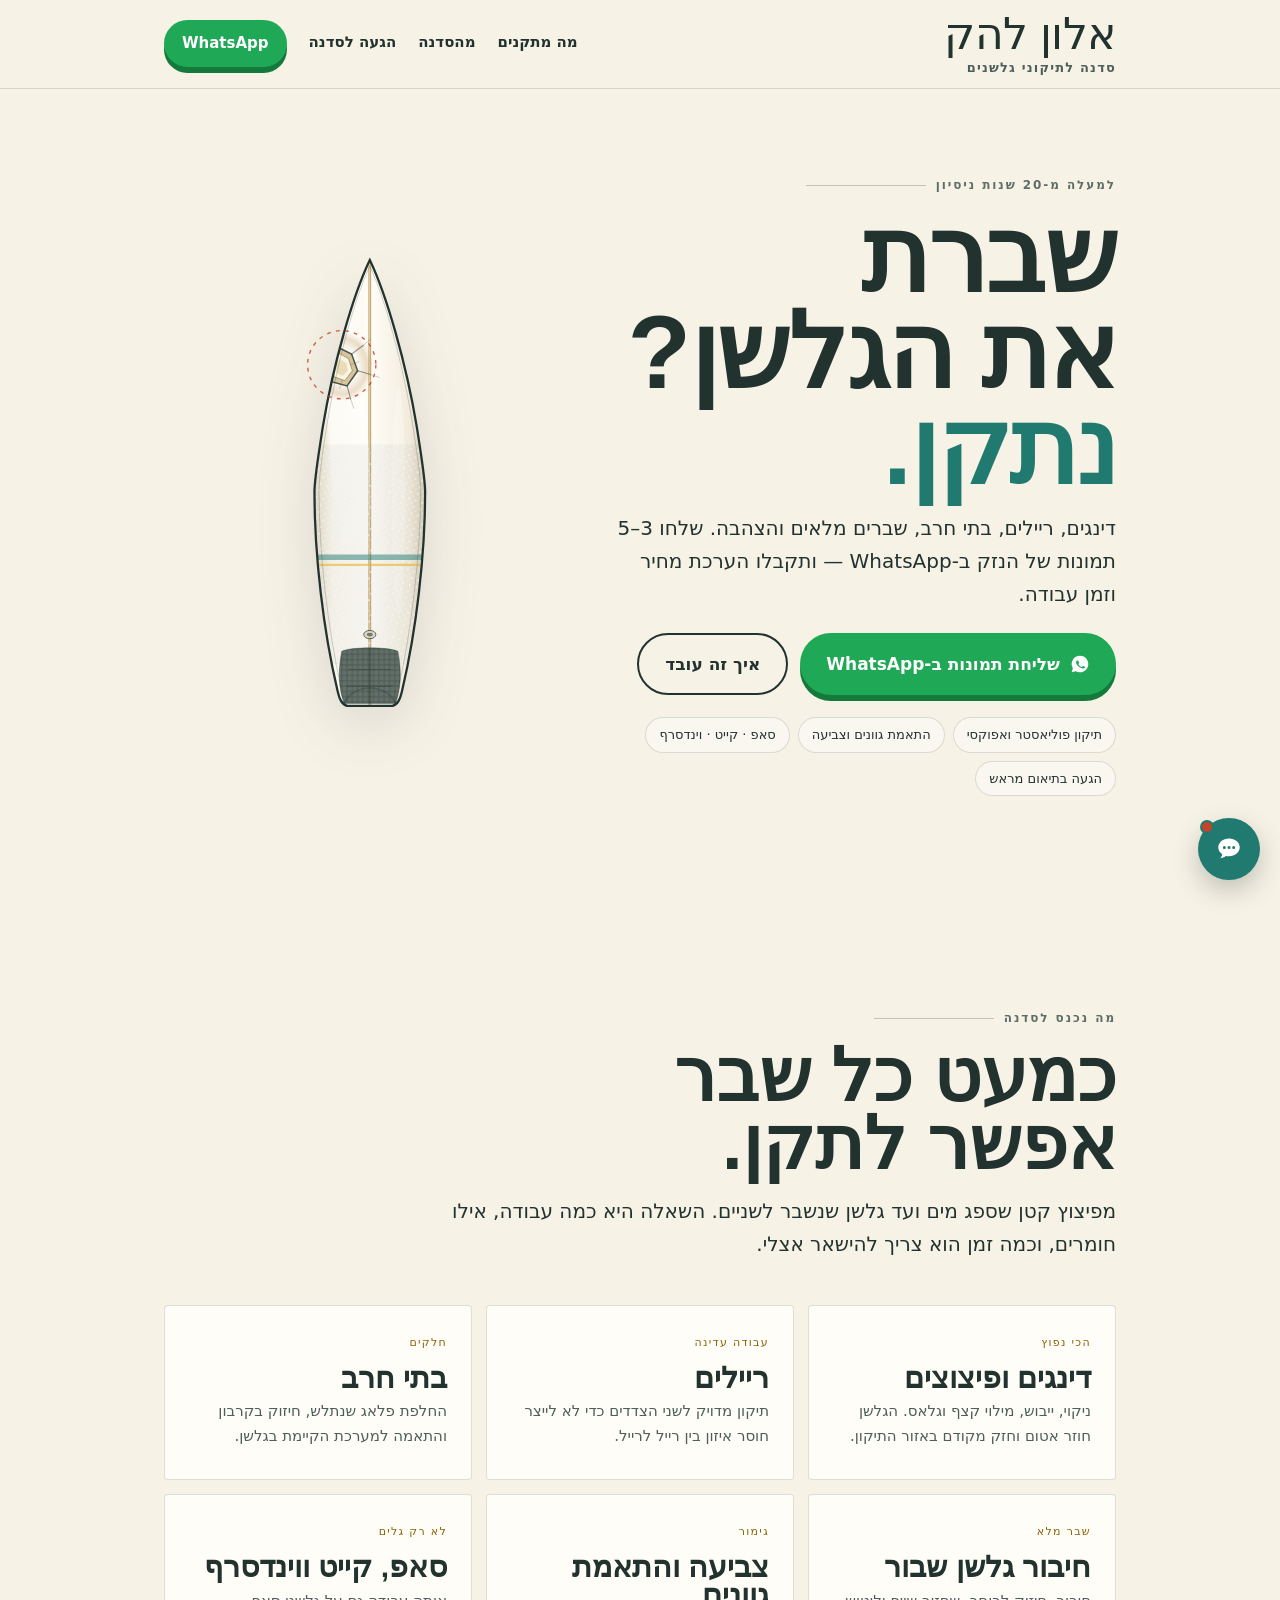
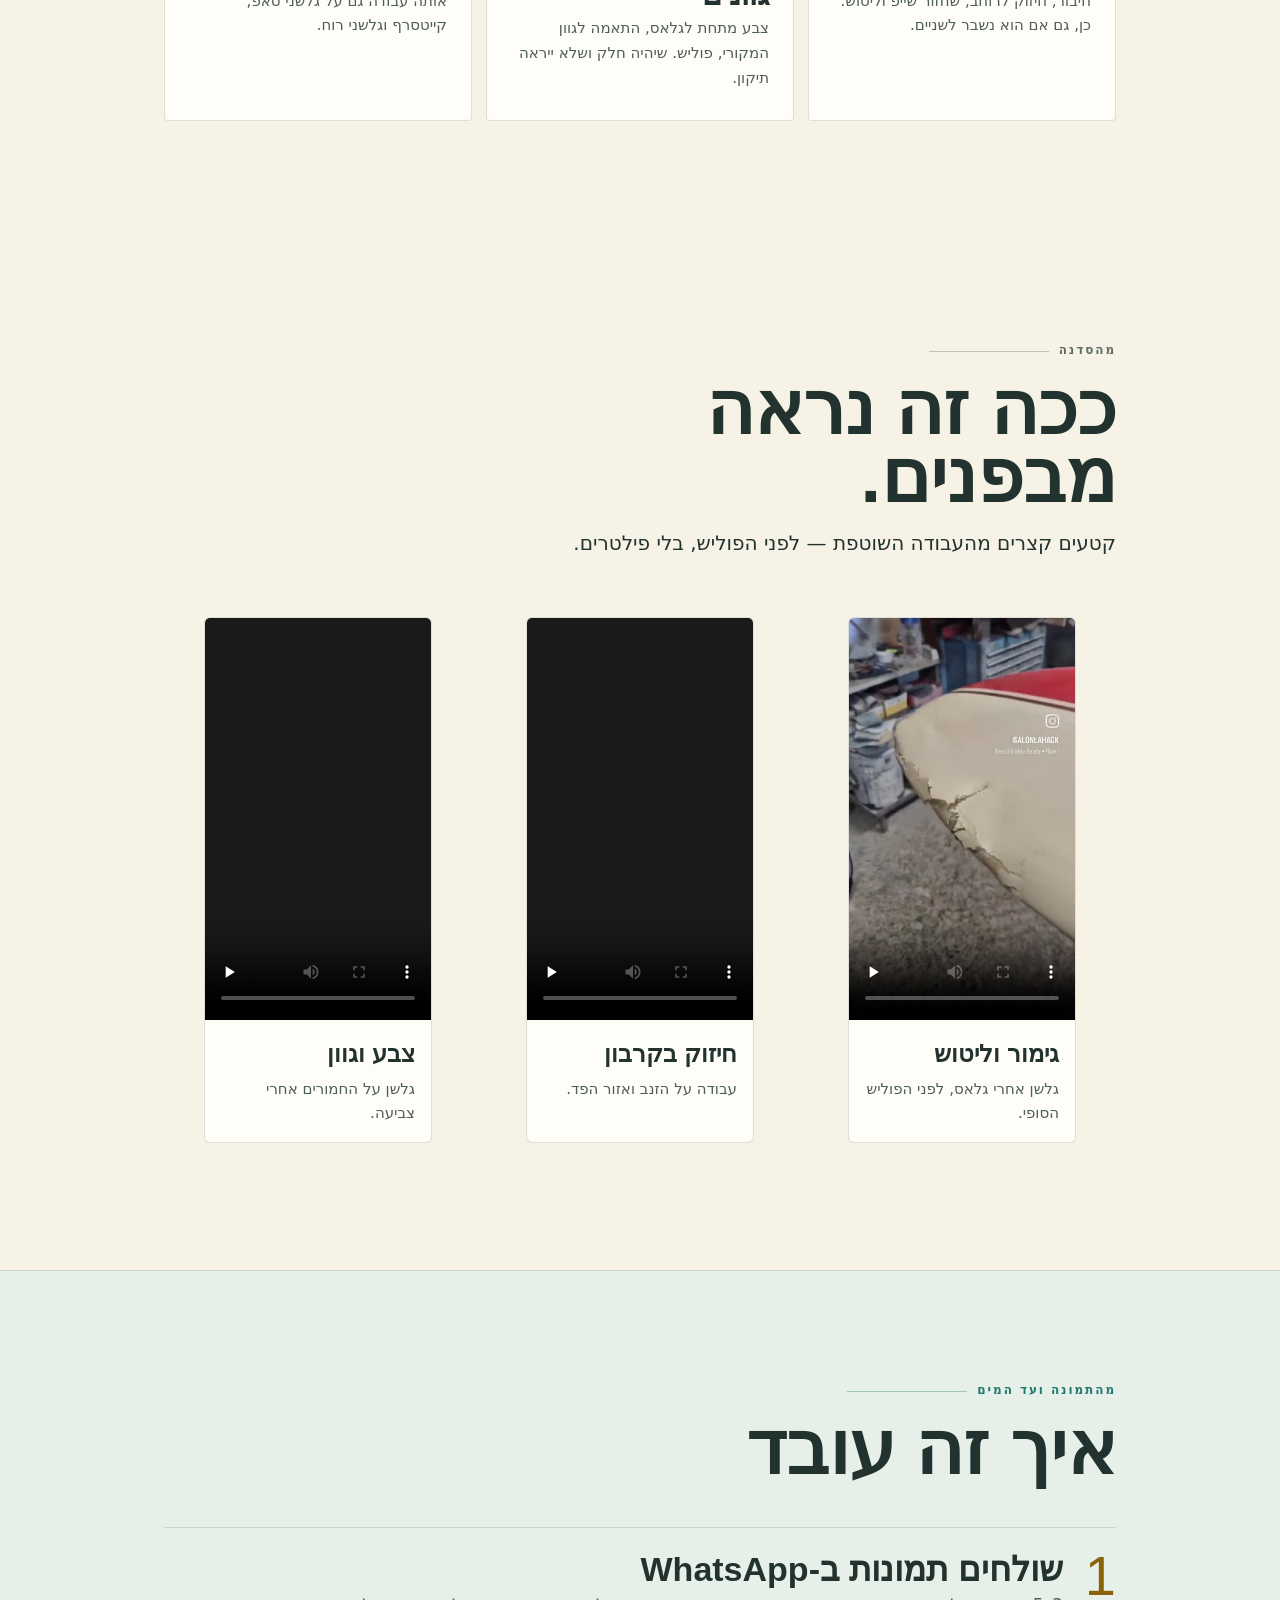
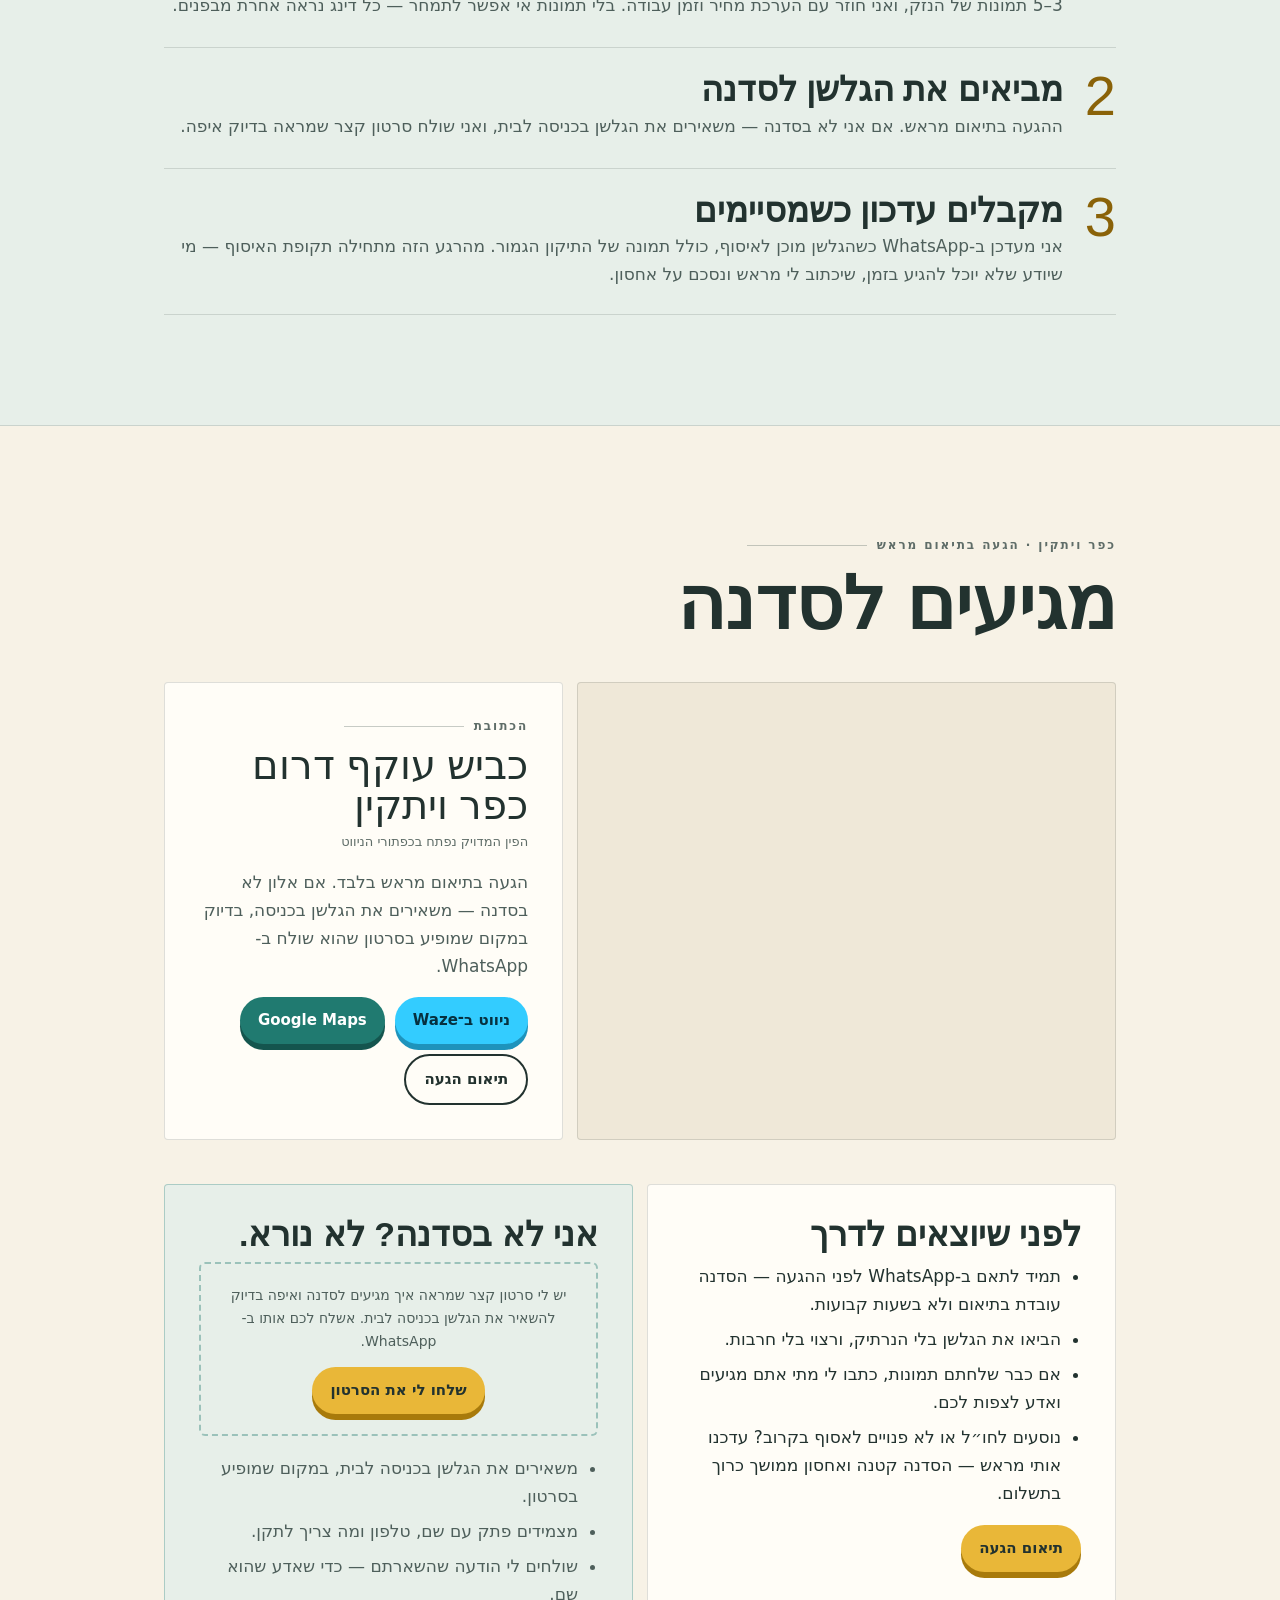
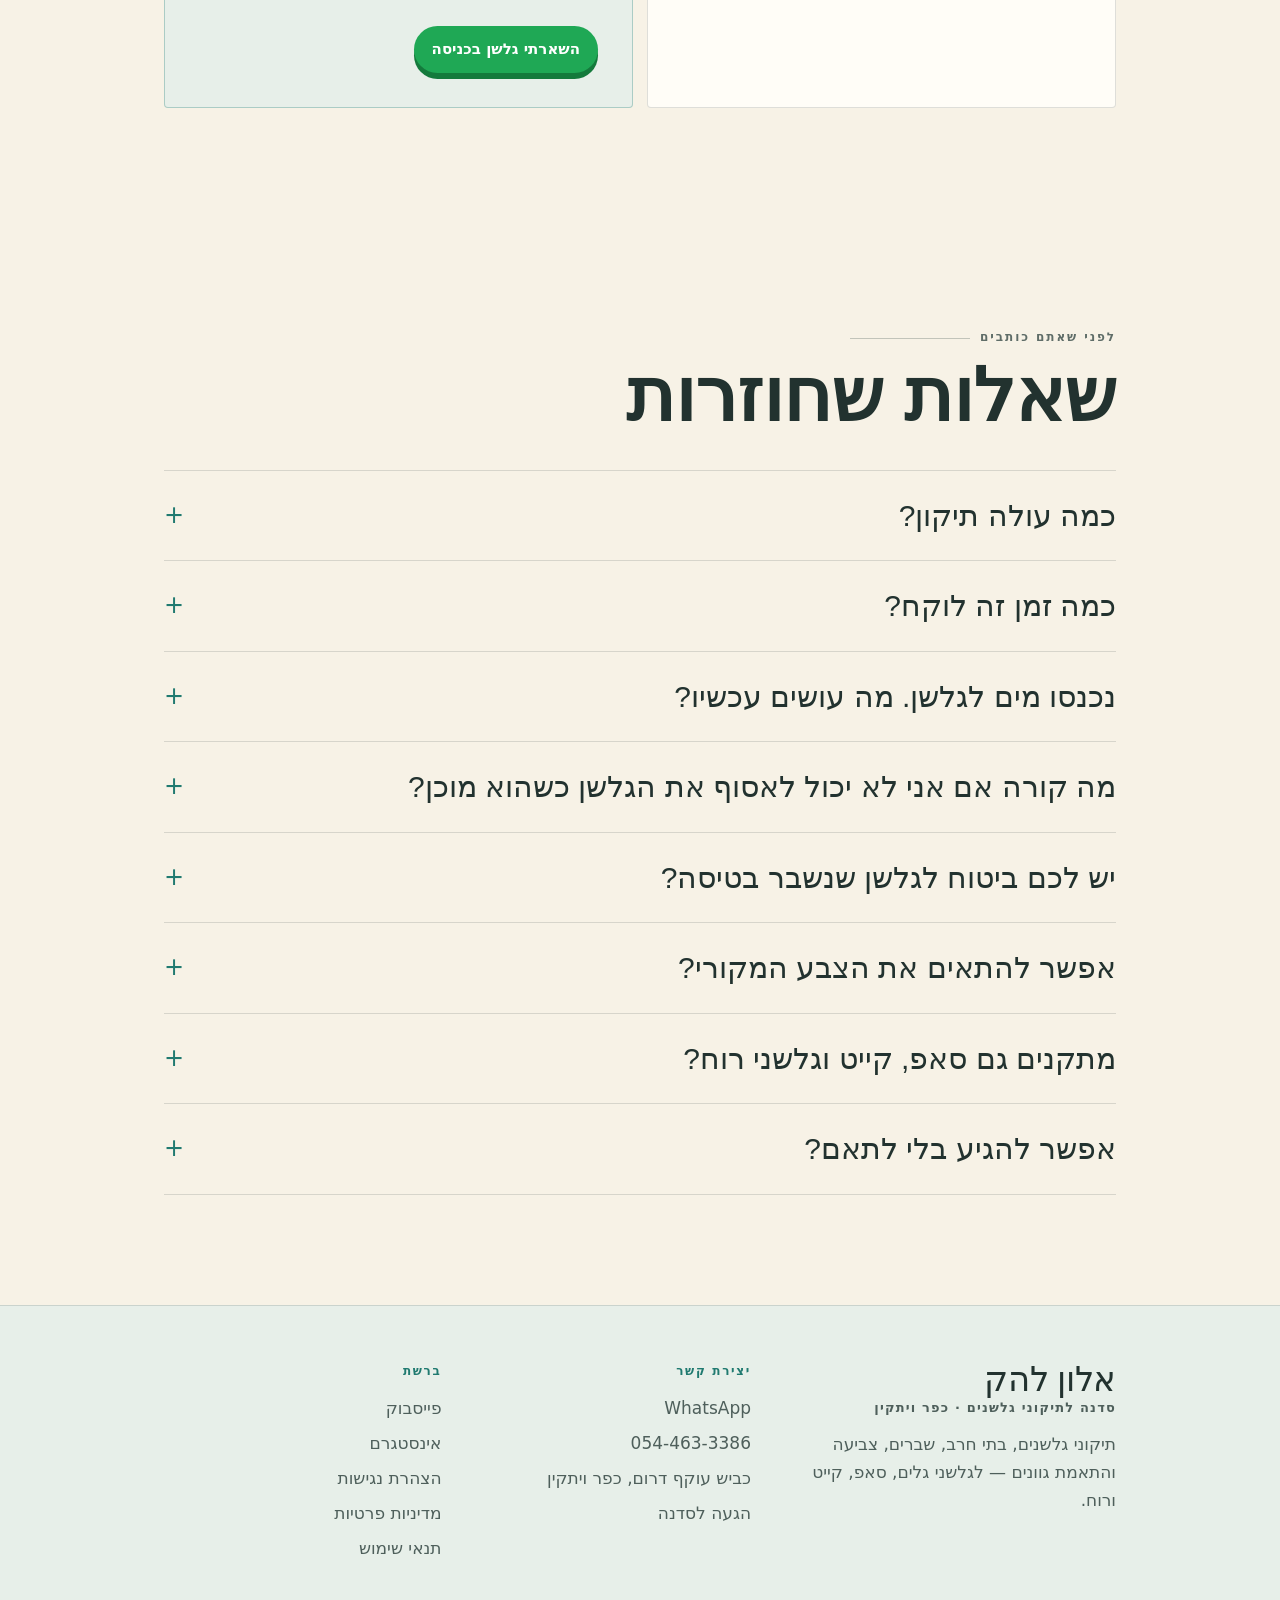
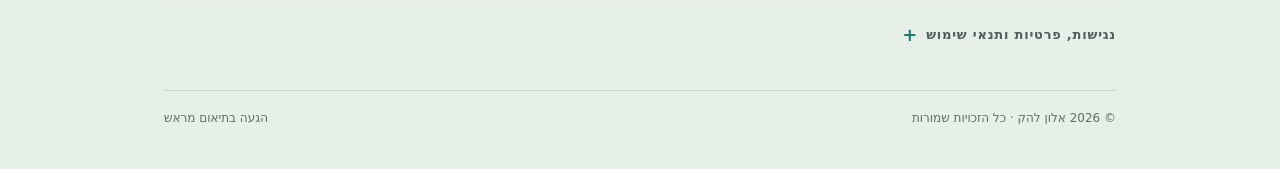
==== commit ed687016: "Rename index.html to index1.html" ====
--- a/index1.html
+++ b/index1.html
@@ -3,11 +3,24 @@
 <head>
 <meta charset="utf-8">
 <meta name="viewport" content="width=device-width, initial-scale=1">
+<meta http-equiv="Content-Security-Policy" content="default-src 'self'; script-src 'self' 'unsafe-inline'; style-src 'self' 'unsafe-inline' https://fonts.googleapis.com; font-src https://fonts.gstatic.com; img-src 'self' data:; media-src 'self'; manifest-src 'none'; frame-src https://www.google.com; connect-src 'none'; form-action 'none'; base-uri 'none'; object-src 'none'; upgrade-insecure-requests">
+<meta name="referrer" content="strict-origin-when-cross-origin">
 <title>אלון להק · סדנה לתיקוני גלשנים | כפר ויתקין</title>
-<meta name="description" content="סדנה לתיקוני גלשנים בכפר ויתקין. תיקוני דינגים, ריילים, בתי חרב, שברים וצביעה. שולחים 3–5 תמונות ב-WhatsApp ומקבלים הערכת מחיר. וגם שיעורי גלישה בחוף בית ינאי.">
+<meta name="description" content="סדנה לתיקוני גלשנים בכפר ויתקין. תיקוני דינגים, ריילים, בתי חרב, שברים וצביעה. שולחים 3–5 תמונות ב-WhatsApp ומקבלים הערכת מחיר.">
 <meta property="og:title" content="אלון להק · סדנה לתיקוני גלשנים">
 <meta property="og:description" content="שברת את הגלשן? שלחו 3–5 תמונות ב-WhatsApp וקבלו הערכת מחיר.">
 <meta property="og:locale" content="he_IL">
+<meta property="og:type" content="website">
+<meta property="og:url" content="https://razaloni.github.io/alonlahack/">
+<meta property="og:image" content="https://razaloni.github.io/alonlahack/og.jpg">
+<meta property="og:image:width" content="1200">
+<meta property="og:image:height" content="630">
+<meta property="og:image:alt" content="גלשן על שולחן העבודה בסדנה של אלון להק">
+<meta name="twitter:card" content="summary_large_image">
+<meta name="robots" content="index, follow">
+<meta name="theme-color" content="#207A70">
+<link rel="canonical" href="https://razaloni.github.io/alonlahack/">
+<link rel="icon" href="data:image/svg+xml,%3Csvg xmlns='http://www.w3.org/2000/svg' viewBox='0 0 32 32'%3E%3Crect width='32' height='32' rx='7' fill='%23207A70'/%3E%3Cpath d='M16 4C11 11 8 17 8 21c0 3 3 6 8 7 5-1 8-4 8-7 0-4-3-10-8-17z' fill='none' stroke='%23F7F2E6' stroke-width='2.4'/%3E%3C/svg%3E">
 <link rel="preconnect" href="https://fonts.googleapis.com">
 <link rel="preconnect" href="https://fonts.gstatic.com" crossorigin>
 <link href="https://fonts.googleapis.com/css2?family=Karantina:wght@400;700&family=Assistant:wght@300;400;600;800&family=Heebo:wght@400;700&display=swap" rel="stylesheet">
@@ -24,10 +37,10 @@
   --ink:#22322F;         /* דיו ירקרק כהה */
   --ink-2:#4E5F5B;
   --tape:#E9B738;        /* נייר דבק */
-  --tape-deep:#A8790A;   /* אוכרה לטקסט */
+  --tape-deep:#8A6208;   /* אוכרה לטקסט — ניגודיות AA */
   --resin:#207A70;       /* שרף רטוב */
   --resin-2:#39A296;
-  --rail:#93A09B;        /* אפור־חול משופשף */
+  --rail:#5F6D68;        /* אפור־חול — ניגודיות AA */
   --alert:#C4432B;
 
   --f-display:"Karantina", "Arial Hebrew", sans-serif;
@@ -79,16 +92,23 @@
 
 
 
-/* ---------- פס עם תצלום רקע ---------- */
-.photoband{position:relative;overflow:hidden}
-.photoband::before{content:"";position:absolute;inset:0;z-index:0;
-  background-position:center 55%;background-size:cover;background-repeat:no-repeat}
-#how::before{background-image:url([data-uri])}
-#photos::before{background-image:url([data-uri]